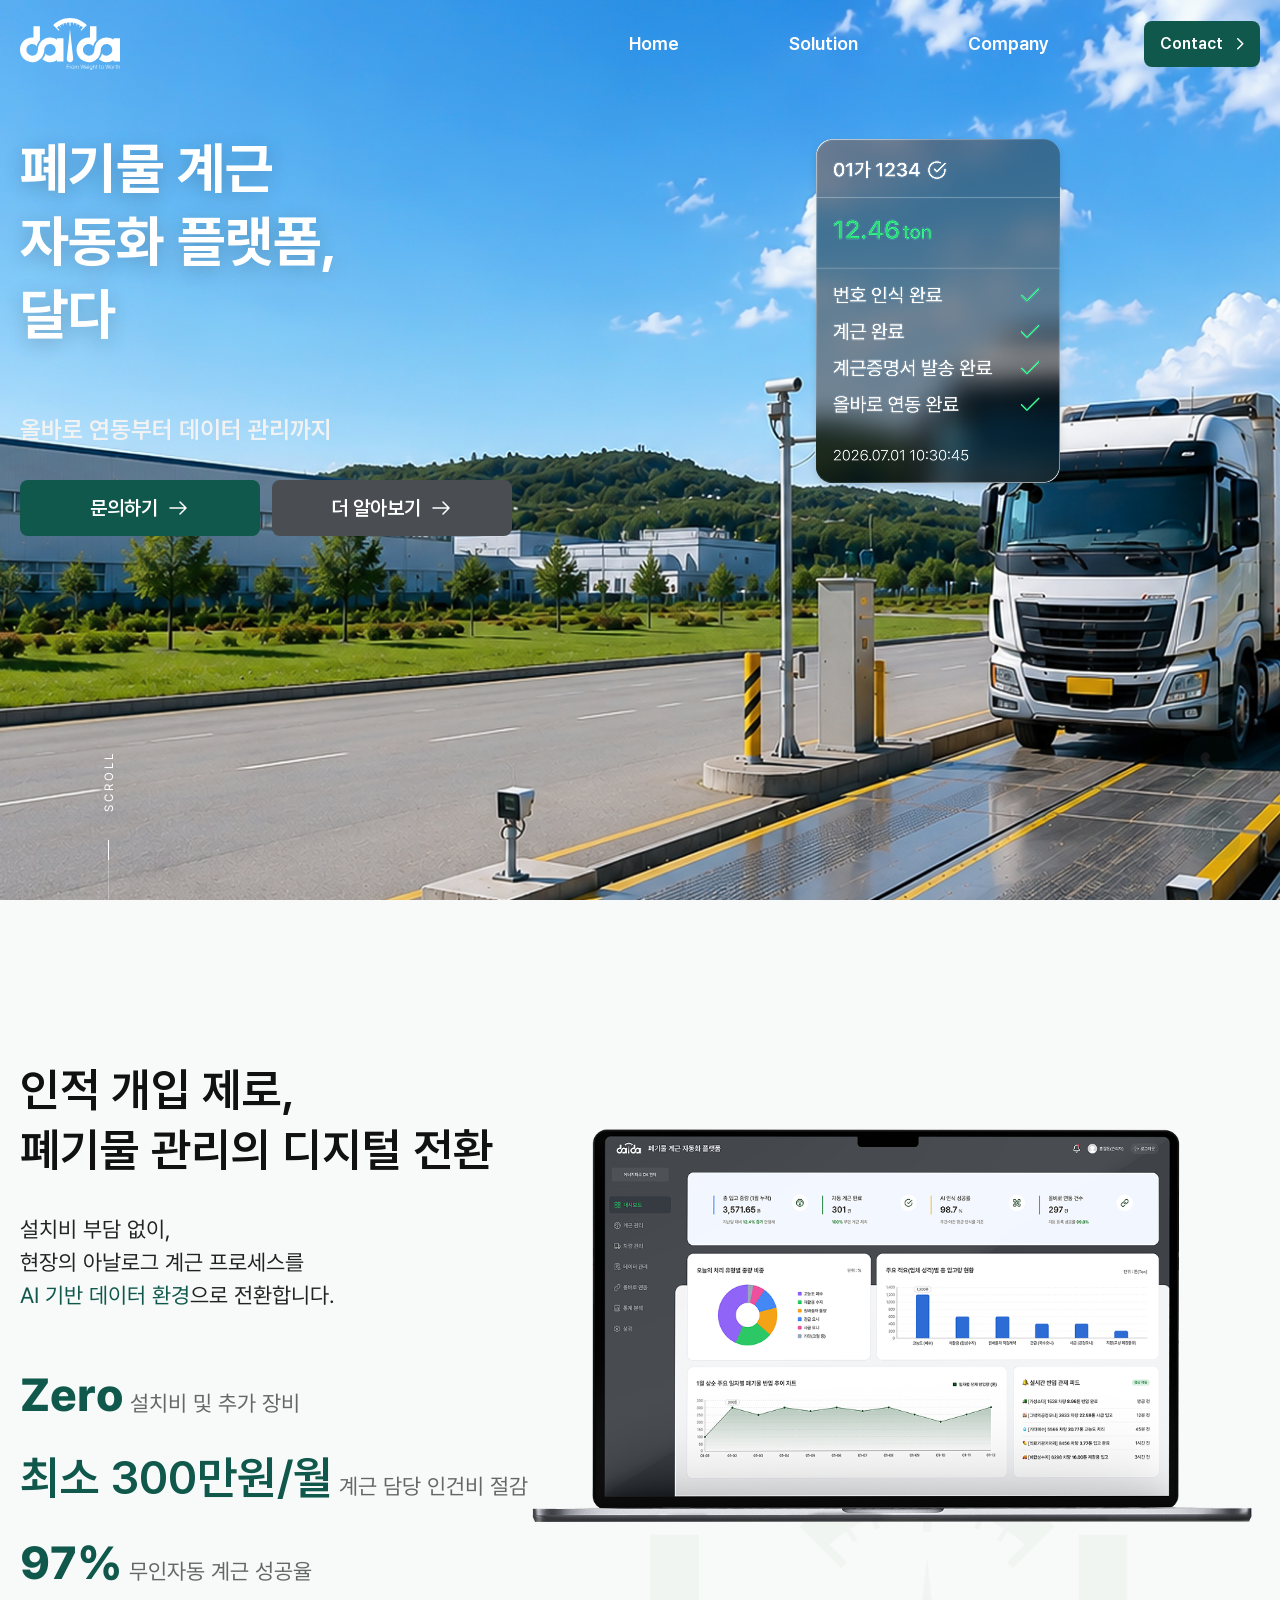
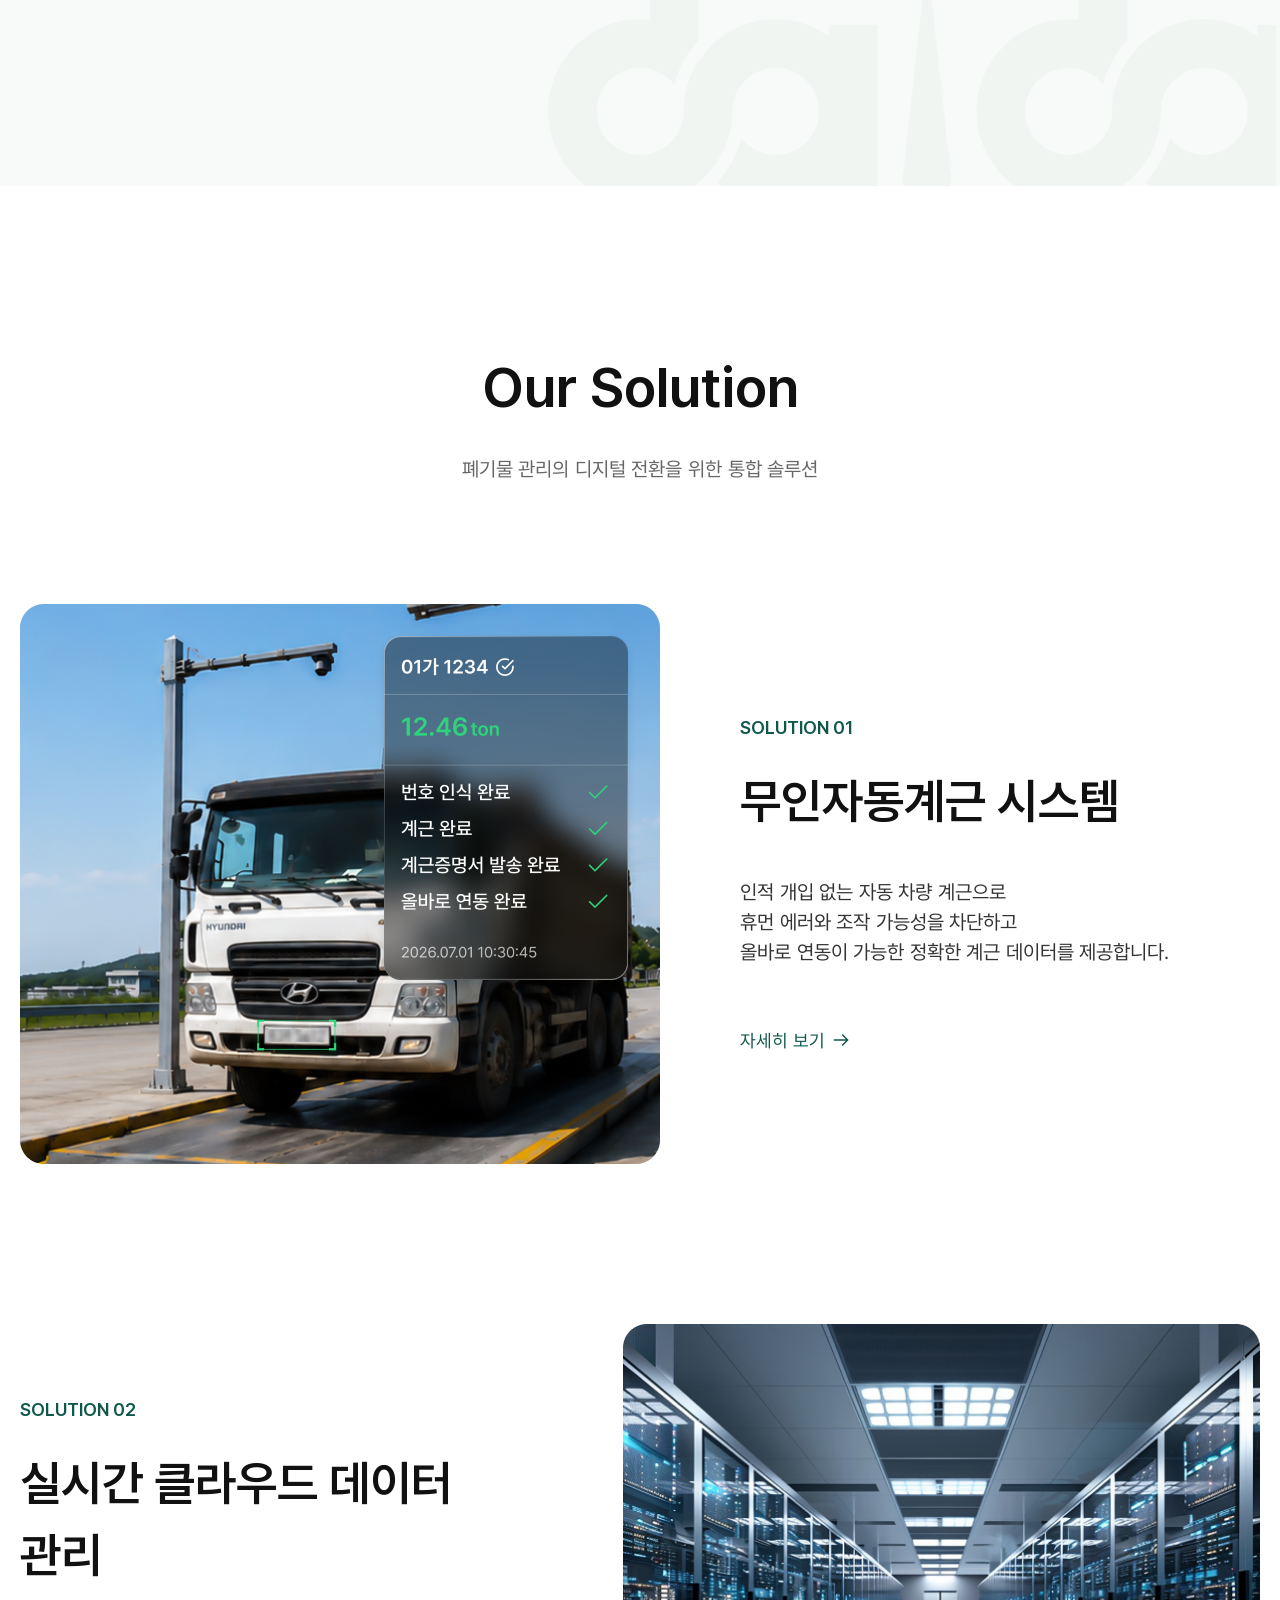
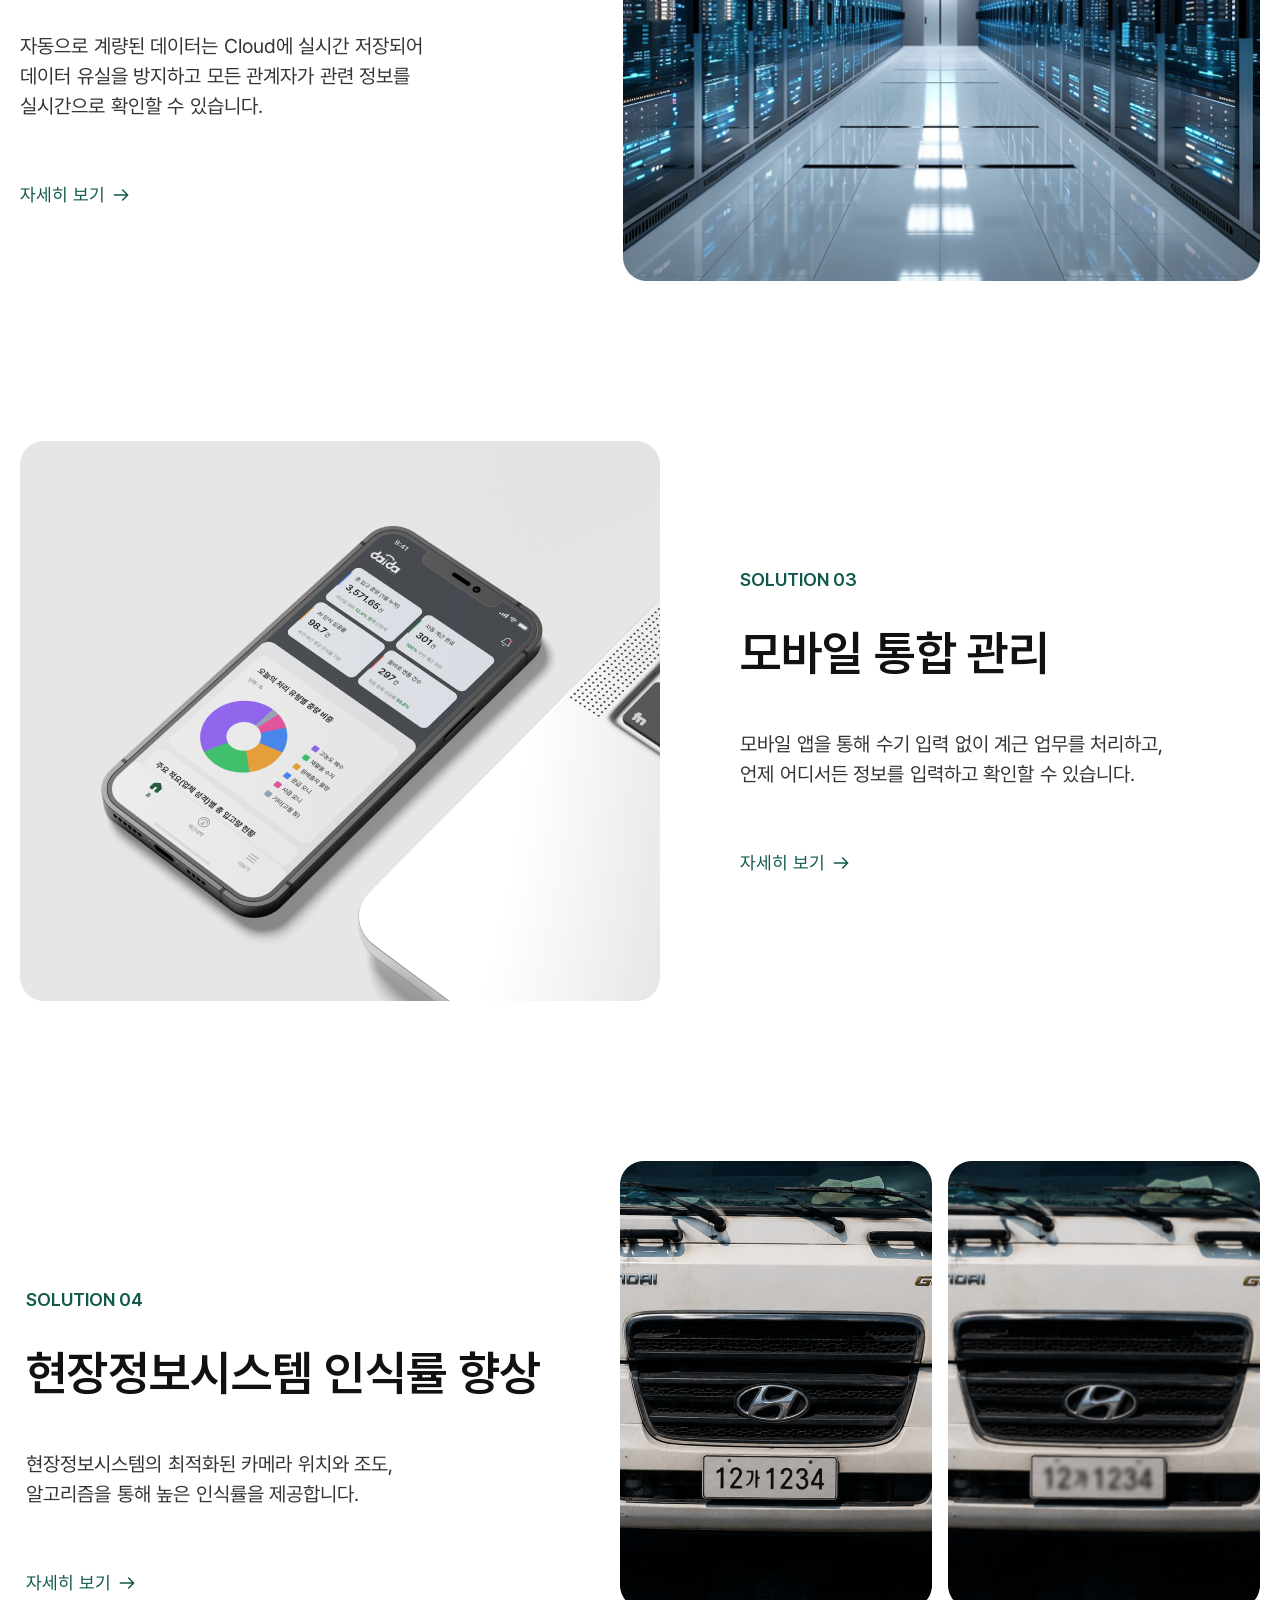
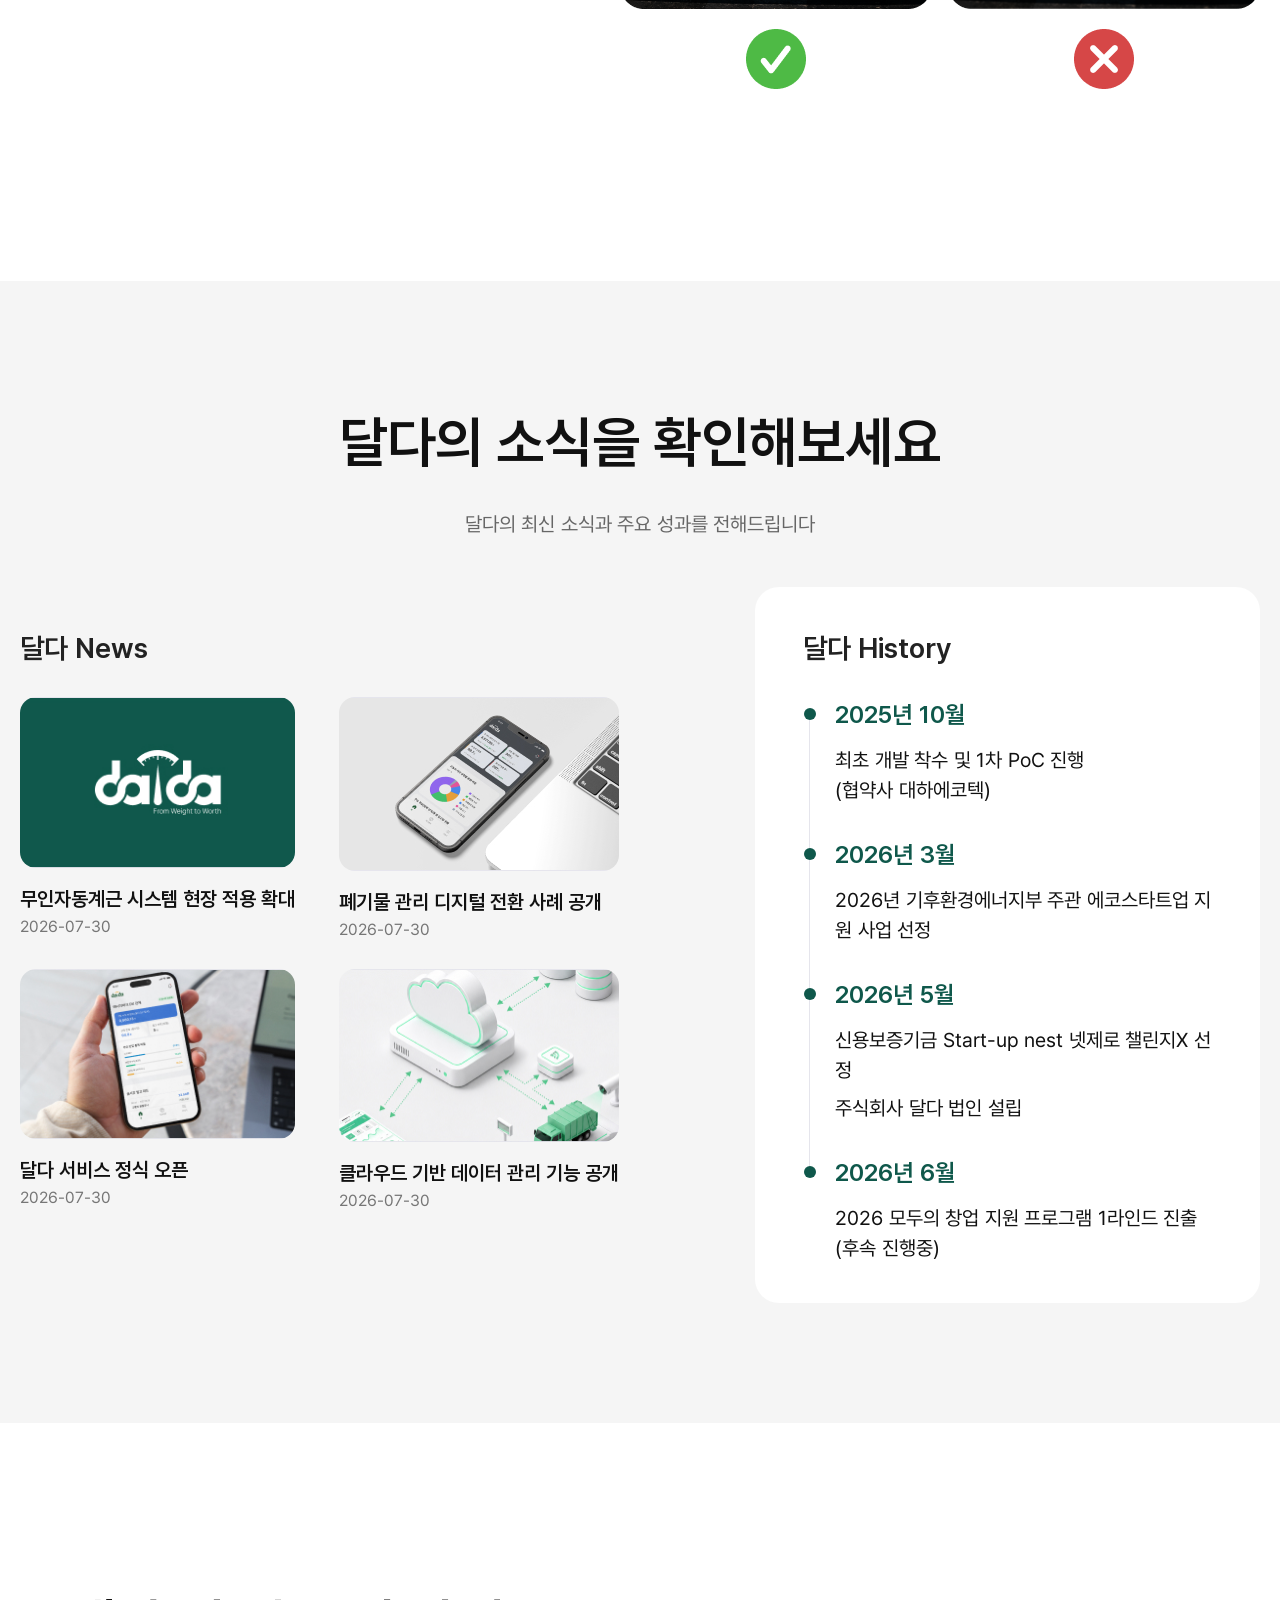
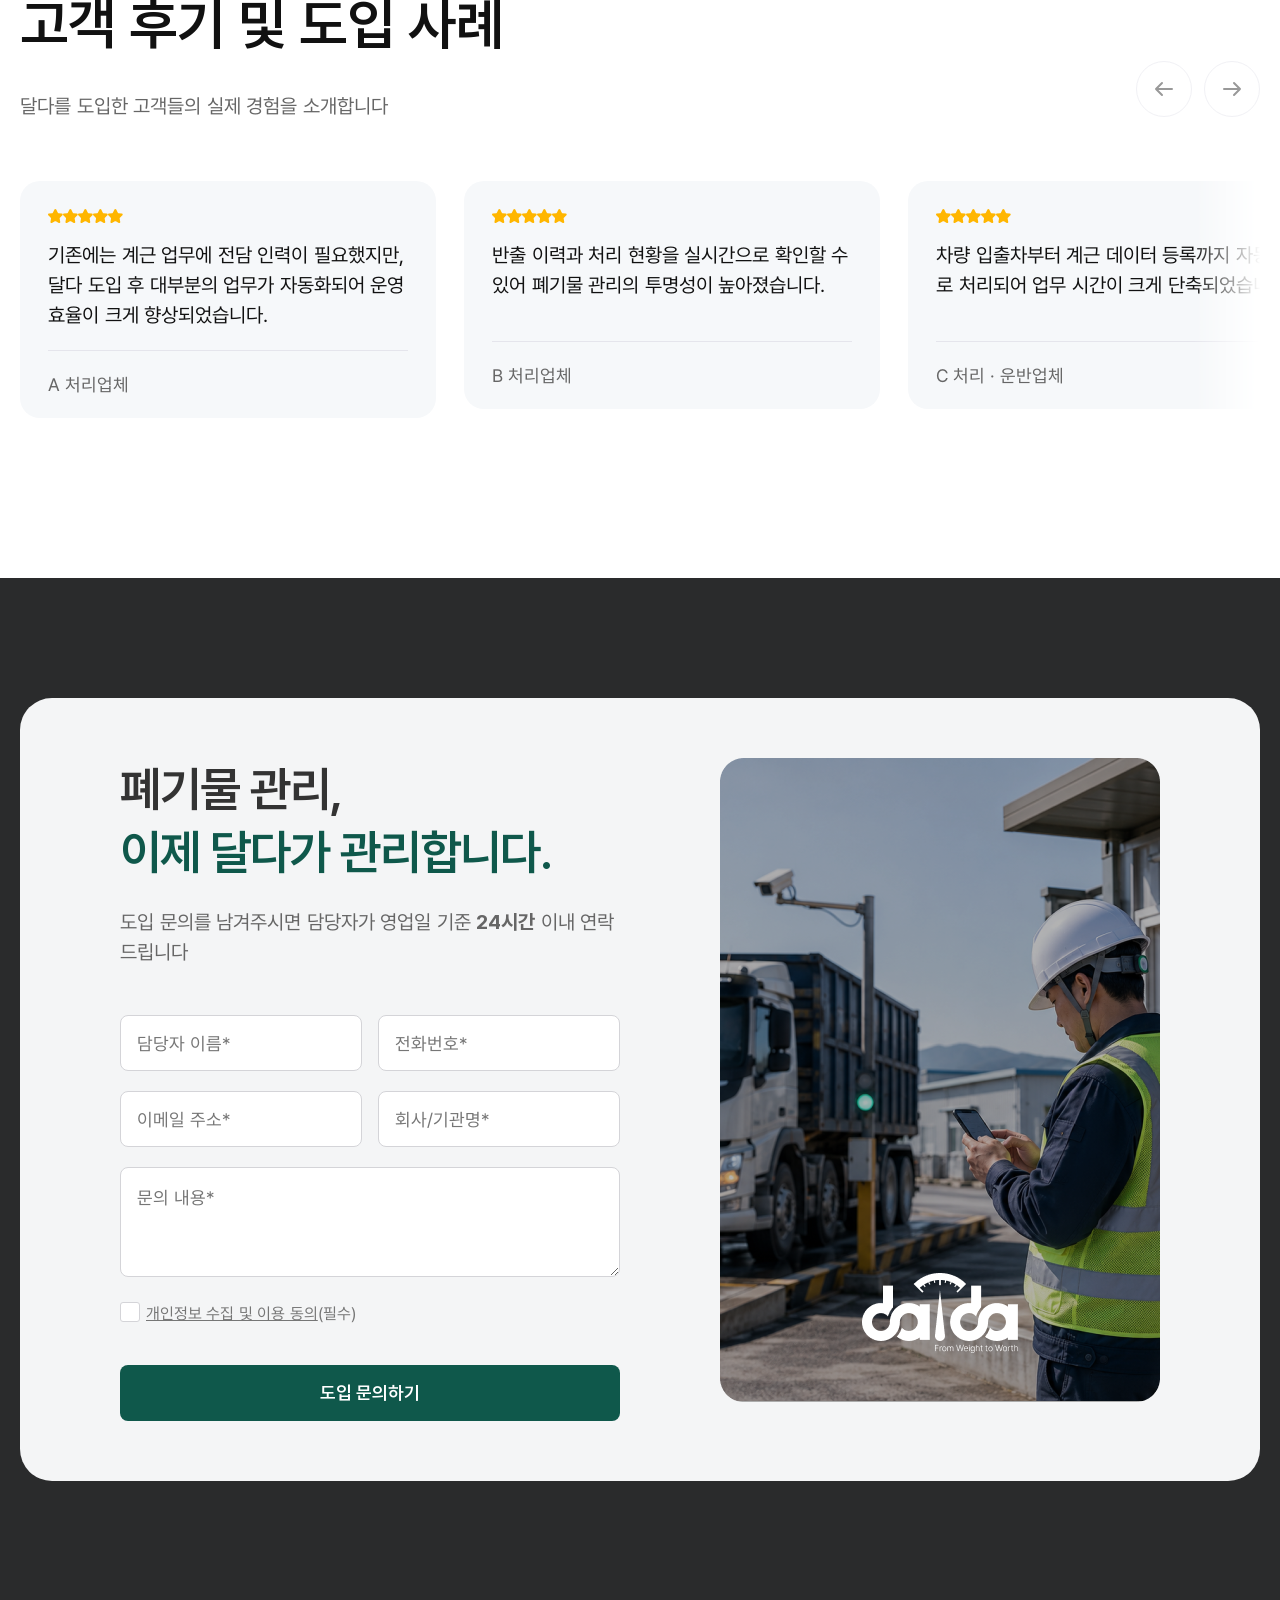
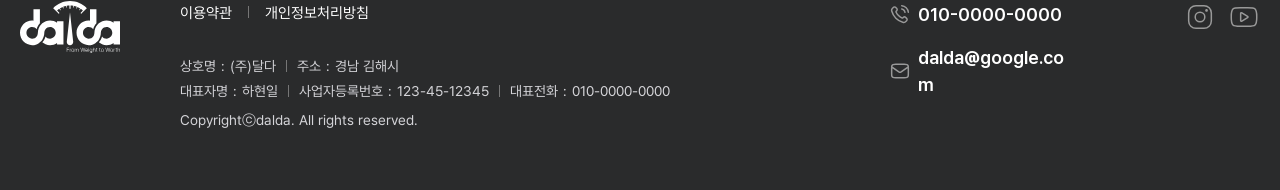
==== index.html @ 01760c76 "commit" ====
<!DOCTYPE html>
<html lang="ko">

<head>
    <meta charset="utf-8" />
    <meta name="Keywords" content="" />
    <meta name="Description" content="" />
    <meta name="Author" content="" />
    <meta name="viewport"
        content="width=device-width, height=device-height, initial-scale=1.0, minimum-scale=1.0, maximum-scale=2.0, user-scalable=yes">
    <title>달다</title>
    <link rel="stylesheet" href="css/fonts.css">
    <link rel="stylesheet" href="css/reset.css">
    <link rel="stylesheet" href="css/style.css">
    <link rel="stylesheet" href="css/main.css">
    <link rel="stylesheet" href="css/aos.css">
    <link rel="stylesheet" href="css/slick.css">
    <script src="js/jquery-1.12.4.min.js"></script>
    <script src="js/slick.min.js"></script>
    <script src="js/aos.js"></script>
    <script src="js/main.js"></script>
    <script src="js/script.js"></script>

</head>

<body>

    <div id="wrap">
        <header id="headerWrap">
            <div class="container">
                <div class="headerBox">

                    <!-- //헤더 로고 영역 -->
                    <div class="headerLogoBox">
                        <h1>
                            <a href="#">
                                <img src="images/common/logo.svg" alt="dalda">
                            </a>
                        </h1>
                    </div>
                    <!-- //headerLogoBox -->

                    <!-- //헤더 메뉴 영역 -->
                    <nav class="headerNav">
                        <ul class="headerDepth01">
                            <li>
                                <h2>
                                    <a href="#" class="headerLink">
                                        Home
                                    </a>
                                </h2>
                            </li>
                            <li>
                                <h2>
                                    <a href="#" class="headerLink">
                                        Solution
                                    </a>
                                </h2>
                            </li>
                            <li>
                                <h2>
                                    <a href="#" class="headerLink">
                                        Company
                                    </a>
                                </h2>
                            </li>
                            <li class="headerContactList">
                                <h2>
                                    <a href="#" class="headerLink">
                                        Contact
                                    </a>
                                </h2>
                            </li>
                        </ul>
                    </nav>
                    <!-- nav -->

                    <!-- //헤더 모바일메뉴 영역 -->
                    <div class="headerMobileMenuBox">
                        <button type="button" class="headerMobileBtn" aria-label="모바일 메뉴 열기" aria-expanded="false"
                            aria-controls="headerMobileMenu">
                            <span></span>
                            <span></span>
                            <span></span>
                        </button>

                        <div id="headerMobileMenu" class="headerMobileMenu fadeUp">
                            <nav class="headerMobileMenuNav">
                                <ul class="headerMobileDepth01">
                                    <li>
                                        <a href="#" class="headerMobileLink">
                                            Home
                                        </a>
                                    </li>
                                    <li>
                                        <a href="#" class="headerMobileLink">
                                            Solution
                                        </a>
                                    </li>
                                    <li>
                                        <a href="#" class="headerMobileLink">
                                            Company
                                        </a>
                                    </li>
                                    <li class="headerMobileContactList">
                                        <a href="#" class="headerMobileLink">
                                            Contact
                                        </a>
                                    </li>
                                </ul>
                            </nav>
                        </div>
                        <!-- //headerMobileMenu -->

                    </div>
                    <!-- //headerMobileMenuBox -->

                </div>
                <!-- //headerBox -->

            </div>
            <!-- //container -->

        </header>
        <!-- //headerWrap -->

        <main id="main">

            <!-- 비주얼영역 -->
            <section id="visualWrap">

                <div class="visualImgBox">
                    <img src="images/main/main_img01.jpg" alt="">
                </div>
                <!-- //visualImgBox -->

                <div class="visualInfoWrap">
                    <div class="container">

                        <div class="visualLayoutBox">
                            <div class="visualTextBox">
                                <h2 class="visualTitle">
                                    <span><em>폐기물 계근</em></span>
                                    <span><em>자동화 플랫폼,</em></span>
                                    <span><em>달다</em></span>
                                </h2>

                                <p class="visualText fadeUp">
                                    올바로 연동부터 데이터 관리까지
                                </p>

                                <div class="visualLinkBox fadeUp">
                                    <a href="#" class="visualLink visualLink01">
                                        문의하기
                                    </a>
                                    <a href="#" class="visualLink visualLink02">
                                        더 알아보기
                                    </a>
                                </div>
                            </div>
                            <!-- //visualTextBox -->

                            <div class="visualInfoBox fadeUp">
                                <img src="images/main/main_info_img01.png " alt="">
                            </div>
                            <!-- //visualInfoBox -->

                        </div>

                    </div>

                </div>
                <!-- //visualInfoWrap -->

                <div class="visualScrollBox">
                    <span class="visualScrollText">SCROLL</span>
                    <span class="visualScrollLine" aria-hidden="true"></span>
                </div>

            </section>
            <!-- //비주얼영역  -->

            <!-- 안내 영역 -->
            <section id="infoWrap">

                <div class="infoBox">

                    <div class="infoTextBox">
                        <h3 class="infoTitle" data-aos="fade-up">
                            인적 개입 제로, <br>
                            폐기물 관리의 디지털 전환
                        </h3>

                        <p class="infoText" data-aos="fade-up">
                            설치비 부담 없이, <br>
                            현장의 아날로그 계근 프로세스를 <br>
                            <span class="textPrimary">AI 기반 데이터 환경</span>으로 전환합니다.
                        </p>

                        <ul class="infoList">
                            <li data-aos="fade-up">
                                <strong class="textPrimary">Zero</strong> 설치비 및 추가 장비
                            </li>
                            <li data-aos="fade-up">
                                <strong class="textPrimary">최소 300만원/월</strong> 계근 담당 인건비 절감
                            </li>
                            <li data-aos="fade-up">
                                <strong class="textPrimary">97%</strong> 무인자동 계근 성공율
                            </li>
                        </ul>

                    </div>
                    <!-- //infoTextBox -->

                    <div class="infoImgBox" data-aos="fade-up">
                        <img src="images/main/info_img01.png" alt="">
                    </div>
                    <!-- //infoImgBox -->

                </div>

            </section>
            <!-- //안내 영역 -->

            <!-- 솔루션 영역 -->
            <section id="solutionWrap">
                <div class="container">
                    <div class="solutionBox">

                        <div class="titleBox" data-aos="fade-up">
                            <h3 class="title">
                                Our Solution
                            </h3>
                            <p class="text">
                                폐기물 관리의 디지털 전환을 위한 통합 솔루션
                            </p>
                        </div>
                        <!-- //titleBox -->

                        <ul class="solutionList">
                            <li>
                                <div class="solutionImgBox" data-aos="fade-up">
                                    <img src="images/main/solution_img01.png" alt="">
                                </div>
                                <!-- //solutionImgBox -->

                                <div class="solutionTextBox" data-aos="fade-up">
                                    <span class="solutionText01">
                                        SOLUTION 01
                                    </span>
                                    <h4 class="solutionTitle">
                                        무인자동계근 시스템
                                    </h4>
                                    <p class="solutionInfoText">
                                        인적 개입 없는 자동 차량 계근으로 <br>
                                        휴먼 에러와 조작 가능성을 차단하고 <br>
                                        올바로 연동이 가능한 정확한 계근 데이터를 제공합니다.
                                    </p>
                                    <a href="#" class="solutionView">
                                        자세히 보기
                                    </a>
                                </div>
                                <!-- //solutionTextBox -->

                            </li>
                            <li>
                                <div class="solutionImgBox" data-aos="fade-up">
                                    <img src="images/main/solution_img02.png" alt="">
                                </div>
                                <!-- //solutionImgBox -->

                                <div class="solutionTextBox" data-aos="fade-up">
                                    <span class="solutionText01">
                                        SOLUTION 02
                                    </span>
                                    <h4 class="solutionTitle">
                                        실시간 클라우드 데이터 관리
                                    </h4>
                                    <p class="solutionInfoText">
                                        자동으로 계량된 데이터는 Cloud에 실시간 저장되어 <br>
                                        데이터 유실을 방지하고 모든 관계자가 관련 정보를 <br>
                                        실시간으로 확인할 수 있습니다.
                                    </p>
                                    <a href="#" class="solutionView">
                                        자세히 보기
                                    </a>
                                </div>
                                <!-- //solutionTextBox -->

                            </li>
                            <li>
                                <div class="solutionImgBox" data-aos="fade-up">
                                    <img src="images/main/solution_img03.png" alt="">
                                </div>
                                <!-- //solutionImgBox -->

                                <div class="solutionTextBox" data-aos="fade-up">
                                    <span class="solutionText01">
                                        SOLUTION 03
                                    </span>
                                    <h4 class="solutionTitle">
                                        모바일 통합 관리
                                    </h4>
                                    <p class="solutionInfoText">
                                        모바일 앱을 통해 수기 입력 없이 계근 업무를 처리하고, <br>
                                        언제 어디서든 정보를 입력하고 확인할 수 있습니다.
                                    </p>
                                    <a href="#" class="solutionView">
                                        자세히 보기
                                    </a>
                                </div>
                                <!-- //solutionTextBox -->

                            </li>
                            <li>
                                <div class="solutionImgBox" data-aos="fade-up">
                                    <img src="images/main/solution_img04.png" alt="">
                                </div>
                                <!-- //solutionImgBox -->

                                <div class="solutionTextBox" data-aos="fade-up">
                                    <span class="solutionText01">
                                        SOLUTION 04
                                    </span>
                                    <h4 class="solutionTitle">
                                        현장정보시스템 인식률 향상
                                    </h4>
                                    <p class="solutionInfoText">
                                        현장정보시스템의 최적화된 카메라 위치와 조도, <br>
                                        알고리즘을 통해 높은 인식률을 제공합니다.
                                    </p>
                                    <a href="#" class="solutionView">
                                        자세히 보기
                                    </a>
                                </div>
                                <!-- //solutionTextBox -->

                            </li>
                        </ul>
                        <!-- //solutionList -->

                    </div>
                </div>
            </section>
            <!-- //솔루션 영역 -->

            <!-- 소식영역 -->
            <section id="noticeWrap">
                <div class="container">
                    <div class="noticeBox">

                        <div class="titleBox" data-aos="fade-up">
                            <h3 class="title">
                                달다의 소식을 확인해보세요
                            </h3>
                            <p class="text">
                                달다의 최신 소식과 주요 성과를 전해드립니다
                            </p>
                        </div>
                        <!-- //titleBox -->

                        <div class="noticeLayoutBox">
                            <div class="noticeNewsBox">

                                <h4 class="noticeTitle" data-aos="fade-up">
                                    달다 News
                                </h4>

                                <div class="noticeNewsListBox slickWrap">
                                    <div class="slick newsListLayoutBox">
                                        <div class="noticeNewsList slide" data-aos="fade-up">
                                            <a href="#">
                                                <div class="noticeNewsImgBox">
                                                    <img src="images/main/news_img01.jpg" alt="">
                                                </div>
                                                <div class="noticeNewsTextBox">
                                                    <h5 class="noticeNewsTitle">
                                                        무인자동계근 시스템 현장 적용 확대
                                                    </h5>
                                                    <span class="noticeNewsDate">2026-07-30</span>
                                                </div>
                                            </a>
                                        </div>
                                        <div class="noticeNewsList slide" data-aos="fade-up">
                                            <a href="#">
                                                <div class="noticeNewsImgBox">
                                                    <img src="images/main/news_img02.jpg" alt="">
                                                </div>
                                                <div class="noticeNewsTextBox">
                                                    <h5 class="noticeNewsTitle">
                                                        폐기물 관리 디지털 전환 사례 공개
                                                    </h5>
                                                    <span class="noticeNewsDate">2026-07-30</span>
                                                </div>
                                            </a>
                                        </div>
                                        <div class="noticeNewsList slide" data-aos="fade-up">
                                            <a href="#">
                                                <div class="noticeNewsImgBox">
                                                    <img src="images/main/news_img03.jpg" alt="">
                                                </div>
                                                <div class="noticeNewsTextBox">
                                                    <h5 class="noticeNewsTitle">
                                                        달다 서비스 정식 오픈
                                                    </h5>
                                                    <span class="noticeNewsDate">2026-07-30</span>
                                                </div>
                                            </a>
                                        </div>
                                        <div class="noticeNewsList slide" data-aos="fade-up">
                                            <a href="#">
                                                <div class="noticeNewsImgBox">
                                                    <img src="images/main/news_img04.jpg" alt="">
                                                </div>
                                                <div class="noticeNewsTextBox">
                                                    <h5 class="noticeNewsTitle">
                                                        클라우드 기반 데이터 관리 기능 공개
                                                    </h5>
                                                    <span class="noticeNewsDate">2026-07-30</span>
                                                </div>
                                            </a>
                                        </div>
                                    </div>
                                </div>

                                <a href="#" class="noticeView" data-aos="fade-up">
                                    더보기
                                </a>

                            </div>
                            <!-- //noticeNewsBox -->

                            <div class="noticeHistoryBox">

                                <h4 class="noticeTitle" data-aos="fade-up">
                                    달다 History
                                </h4>

                                <ul class="noticeHistoryList01">
                                    <li data-aos="fade-up">
                                        <span class="noticeHistoryDate">
                                            2025년 10월
                                        </span>
                                        <ul class="noticeHistoryList02">
                                            <li>
                                                최초 개발 착수 및 1차 PoC 진행 <br>
                                                (협약사 대하에코텍)
                                            </li>
                                        </ul>
                                    </li>
                                    <li data-aos="fade-up">
                                        <span class="noticeHistoryDate">
                                            2026년 3월
                                        </span>
                                        <ul class="noticeHistoryList02">
                                            <li>
                                                2026년 기후환경에너지부 주관 에코스타트업 지원 사업 선정
                                            </li>
                                        </ul>
                                    </li>
                                    <li data-aos="fade-up">
                                        <span class="noticeHistoryDate">
                                            2026년 5월
                                        </span>
                                        <ul class="noticeHistoryList02">
                                            <li>
                                                신용보증기금 Start-up nest 넷제로 챌린지X 선정
                                            </li>
                                            <li>
                                                주식회사 달다 법인 설립
                                            </li>
                                        </ul>
                                    </li>
                                    <li data-aos="fade-up">
                                        <span class="noticeHistoryDate">
                                            2026년 6월
                                        </span>
                                        <ul class="noticeHistoryList02">
                                            <li>
                                                2026 모두의 창업 지원 프로그램 1라인드 진출 <br>
                                                (후속 진행중)
                                            </li>
                                        </ul>
                                    </li>
                                </ul>

                            </div>
                            <!-- //noticeHistoryBox -->

                        </div>
                        <!-- //noticeLayoutBox -->

                    </div>
                </div>
            </section>
            <!-- //소식영역 -->

            <!-- 후기영역 -->
            <section id="reviewWrap">
                <div class="container">
                    <div class="reviewBox">

                        <div class="titleBox" data-aos="fade-up">
                            <h3 class="title">
                                고객 후기 및 도입 사례
                            </h3>
                            <p class="text">
                                달다를 도입한 고객들의 실제 경험을 소개합니다
                            </p>
                        </div>
                        <!-- //titleBox -->

                        <div class="reviewListBox" data-aos="fade-up">

                            <div class="slickWrap">
                                <div class="slick">
                                    <div class="slide">
                                        <div class="reviewList">
                                            <div class="reviewRating" aria-label="평점 5점 만점에 5점">
                                                <img src="images/main/star_icon.svg" alt="" aria-hidden="true">
                                                <img src="images/main/star_icon.svg" alt="" aria-hidden="true">
                                                <img src="images/main/star_icon.svg" alt="" aria-hidden="true">
                                                <img src="images/main/star_icon.svg" alt="" aria-hidden="true">
                                                <img src="images/main/star_icon.svg" alt="" aria-hidden="true">
                                            </div>

                                            <p class="reviewText">
                                                기존에는 계근 업무에 전담 인력이 필요했지만, 달다 도입 후 대부분의 업무가 자동화되어 운영 효율이 크게 향상되었습니다.
                                            </p>
                                            <span class="reviewCompany">A 처리업체</span>
                                        </div>
                                    </div>

                                    <div class="slide">
                                        <div class="reviewList">
                                            <div class="reviewRating" aria-label="평점 5점 만점에 5점">
                                                <img src="images/main/star_icon.svg" alt="" aria-hidden="true">
                                                <img src="images/main/star_icon.svg" alt="" aria-hidden="true">
                                                <img src="images/main/star_icon.svg" alt="" aria-hidden="true">
                                                <img src="images/main/star_icon.svg" alt="" aria-hidden="true">
                                                <img src="images/main/star_icon.svg" alt="" aria-hidden="true">
                                            </div>

                                            <p class="reviewText">
                                                반출 이력과 처리 현황을 실시간으로 확인할 수 있어 폐기물 관리의 투명성이 높아졌습니다.
                                            </p>
                                            <span class="reviewCompany">B 처리업체</span>
                                        </div>
                                    </div>

                                    <div class="slide">
                                        <div class="reviewList">
                                            <div class="reviewRating" aria-label="평점 5점 만점에 5점">
                                                <img src="images/main/star_icon.svg" alt="" aria-hidden="true">
                                                <img src="images/main/star_icon.svg" alt="" aria-hidden="true">
                                                <img src="images/main/star_icon.svg" alt="" aria-hidden="true">
                                                <img src="images/main/star_icon.svg" alt="" aria-hidden="true">
                                                <img src="images/main/star_icon.svg" alt="" aria-hidden="true">
                                            </div>

                                            <p class="reviewText">
                                                차량 입출차부터 계근 데이터 등록까지
                                                자동으로 처리되어 업무 시간이 크게
                                                단축되었습니다.
                                            </p>
                                            <span class="reviewCompany">C 처리 · 운반업체</span>
                                        </div>
                                    </div>

                                    <div class="slide">
                                        <div class="reviewList">
                                            <div class="reviewRating" aria-label="평점 5점 만점에 5점">
                                                <img src="images/main/star_icon.svg" alt="" aria-hidden="true">
                                                <img src="images/main/star_icon.svg" alt="" aria-hidden="true">
                                                <img src="images/main/star_icon.svg" alt="" aria-hidden="true">
                                                <img src="images/main/star_icon.svg" alt="" aria-hidden="true">
                                                <img src="images/main/star_icon.svg" alt="" aria-hidden="true">
                                            </div>

                                            <p class="reviewText">
                                                기존에는 계근 업무에 전담 인력이 필요했지만, 달다 도입 후 대부분의 업무가 자동화되어 운영 효율이 크게 향상되었습니다.
                                            </p>
                                            <span class="reviewCompany">A 처리업체</span>
                                        </div>
                                    </div>

                                    <div class="slide">
                                        <div class="reviewList">
                                            <div class="reviewRating" aria-label="평점 5점 만점에 5점">
                                                <img src="images/main/star_icon.svg" alt="" aria-hidden="true">
                                                <img src="images/main/star_icon.svg" alt="" aria-hidden="true">
                                                <img src="images/main/star_icon.svg" alt="" aria-hidden="true">
                                                <img src="images/main/star_icon.svg" alt="" aria-hidden="true">
                                                <img src="images/main/star_icon.svg" alt="" aria-hidden="true">
                                            </div>

                                            <p class="reviewText">
                                                반출 이력과 처리 현황을 실시간으로 확인할 수 있어 폐기물 관리의 투명성이 높아졌습니다.
                                            </p>
                                            <span class="reviewCompany">B 처리업체</span>
                                        </div>
                                    </div>

                                    <div class="slide">
                                        <div class="reviewList">
                                            <div class="reviewRating" aria-label="평점 5점 만점에 5점">
                                                <img src="images/main/star_icon.svg" alt="" aria-hidden="true">
                                                <img src="images/main/star_icon.svg" alt="" aria-hidden="true">
                                                <img src="images/main/star_icon.svg" alt="" aria-hidden="true">
                                                <img src="images/main/star_icon.svg" alt="" aria-hidden="true">
                                                <img src="images/main/star_icon.svg" alt="" aria-hidden="true">
                                            </div>

                                            <p class="reviewText">
                                                차량 입출차부터 계근 데이터 등록까지
                                                자동으로 처리되어 업무 시간이 크게
                                                단축되었습니다.
                                            </p>
                                            <span class="reviewCompany">C 처리 · 운반업체</span>
                                        </div>
                                    </div>

                                </div>
                                <!-- //slick -->

                                <div class="control">
                                    <button type="button" class="prev" aria-label="이전버튼"></button>
                                    <button type="button" class="next" aria-label="다음버튼"></button>
                                </div>
                                <!-- //control -->

                            </div>

                        </div>
                        <!-- //reviewListBox -->

                    </div>
                </div>
            </section>
            <!-- //후기영역 -->

            <!-- 폼 영역 -->
            <section id="formWrap">
                <div class="container">
                    <div class="formBox">
                        <div class="formLayoutBox">
                            <div class="formLeftBox">

                                <div class="formTextBox">
                                    <p class="formTitle">
                                        폐기물 관리, <br>
                                        <span class="textPrimary">
                                            이제 달다가 관리합니다.
                                        </span>
                                    </p>

                                    <p class="formTex">
                                        도입 문의를 남겨주시면 담당자가 영업일 기준 <strong>24시간</strong> 이내 연락드립니다
                                    </p>
                                </div>

                                <form class="form">
                                    <div class="box">
                                        <div class="inputBox">
                                            <label for="name" class="blind">담당자 이름 필수 입력</label>
                                            <input id="name" type="text" placeholder="담당자 이름*" required>
                                        </div>
                                        <div class="inputBox">
                                            <label for="phone" class="blind">전화번호 필수 입력</label>
                                            <input id="phone" type="text" placeholder="전화번호*" required>
                                        </div>
                                    </div>

                                    <div class="box">
                                        <div class="inputBox">
                                            <label for="email" class="blind">이메일 주소 필수 입력</label>
                                            <input id="email" type="text" placeholder="이메일 주소*" required>
                                        </div>
                                        <div class="inputBox">
                                            <label for="company" class="blind">회사/기관명 필수 입력</label>
                                            <input id="company" type="text" placeholder="회사/기관명*" required>
                                        </div>
                                    </div>

                                    <div class="textareaBox">
                                        <label for="content" class="blind">문의 내용 필수 입력</label>
                                        <textarea id="content" placeholder="문의 내용*

" required></textarea>
                                    </div>

                                    <div class="inputCustomChkBox">
                                        <input id="customChk" type="checkbox" class="blind" required>
                                        <label for="customChk"><span>개인정보 수집 및 이용 동의</span>(필수)</label>
                                    </div>
                                </form>

                                <button type="button" class="formBtn">
                                    도입 문의하기
                                </button>

                            </div>
                            <!-- //formLeftBox -->

                            <div class="formRightBox">
                                <img src="images/main/form_img.png" alt="dalda" class="pc">
                                <img src="images/main/form_img_m.png" alt="dalda" class="m">
                            </div>
                            <!-- //formImgBox -->

                        </div>
                        <!-- //formLayoutBox -->

                    </div>
                </div>
            </section>
            <!-- //폼 영역 -->

        </main>
        <!-- //main -->

        <!-- 푸터 영역 -->
        <footer id="footerWrap">
            <div class="container">
                <div class="footerBox">

                    <div class="footerLogoBox">
                        <h1>
                            <img src="images/common/logo.svg" alt="dalda">
                        </h1>
                    </div>
                    <!-- //footerLogoBox -->

                    <div class="footerInfoTextBox">
                        <div class="footerLinkBox">
                            <a href="#" class="footerLink">
                                이용약관
                            </a>
                            <a href="#" class="footerLink">
                                개인정보처리방침
                            </a>
                        </div>
                        <!-- //footerLinkBox -->

                        <div class="footerInfoBox">
                            <div class="footerInfoRow">
                                <dl class="footerInfo">
                                    <dt class="footerTitle">상호명</dt>
                                    <dd class="footerText">
                                        (주)달다
                                    </dd>
                                </dl>
                                <dl class="footerInfo">
                                    <dt class="footerTitle">주소</dt>
                                    <dd class="footerText">
                                        경남 김해시
                                    </dd>
                                </dl>
                            </div>
                            <div class="footerInfoRow">
                                <dl class="footerInfo">
                                    <dt class="footerTitle">대표자명</dt>
                                    <dd class="footerText">
                                        하현일
                                    </dd>
                                </dl>
                                <dl class="footerInfo">
                                    <dt class="footerTitle">사업자등록번호</dt>
                                    <dd class="footerText">
                                        123-45-12345
                                    </dd>
                                </dl>
                                <dl class="footerInfo">
                                    <dt class="footerTitle">대표전화</dt>
                                    <dd class="footerText">
                                        010-0000-0000
                                    </dd>
                                </dl>
                            </div>
                        </div>

                        <span class="copyright">
                            Copyrightⓒdalda. All rights reserved.
                        </span>
                    </div>
                    <!-- //footerInfoTextBox -->

                    <div class="footerInquiryBox">
                        <a class="footerInquiryPhone footerInquiryText" href="tel:01000000000">010-0000-0000</a>
                        <a class="footerInquiryEmail footerInquiryText"
                            href="mailto:dalda@google.com">dalda@google.com</a>
                    </div>
                    <!-- //footerInquiryBox -->

                    <div class="footerSnsBox">
                        <a href="#" class="footerSns" aria-label="인스타그램">
                            <img src="images/common/insta_icon.svg" alt="">
                        </a>
                        <a href="#" class="footerSns" aria-label="유튜브">
                            <img src="images/common/youtube_icon.svg" alt="">
                        </a>
                    </div>
                    <!-- //footerSnsBox -->

                </div>
            </div>
        </footer>
        <!-- //푸터 영역 -->

    </div>
    <!-- //wrap -->

    <!-- 퀵버튼 -->
    <aside id="aside">
        <a href="mailto:dalda@google.com" class="asideBtn asideEmailBtn" aria-label="이메일 문의"></a>
        <a href="tel:01000000000" class="asideBtn asidePhoneBtn" aria-label="전화 문의"></a>
        <button type="button" class="asideBtn asideTopBtn" aria-label="상단으로 이동"></button>
    </aside>
    <!-- //퀵버튼 -->

</body>

</html>
---- css/fonts.css ----
@charset "utf-8";

@font-face {
    font-family: 'Pretendard';
    font-style: normal;
    font-weight: 800;
    src: url(fonts/Pretendard-ExtraBold.woff2) format('font-woff2'),
        url(fonts/Pretendard-ExtraBold.woff) format('woff'),
        url(fonts/Pretendard-ExtraBold.otf) format('opentype'),
}

@font-face {
    font-family: 'Pretendard';
    font-style: normal;
    font-weight: 700;
    src: url(fonts/Pretendard-Bold.woff2) format('font-woff2'),
        url(fonts/Pretendard-Bold.woff) format('woff'),
        url(fonts/Pretendard-Bold.otf) format('opentype'),
}

@font-face {
    font-family: 'Pretendard';
    font-style: normal;
    font-weight: 600;
    src: url(fonts/Pretendard-SemiBold.woff2) format('font-woff2'),
        url(fonts/Pretendard-SemiBold.woff) format('woff'),
        url(fonts/Pretendard-SemiBold.otf) format('opentype');
}

@font-face {
    font-family: 'Pretendard';
    font-style: normal;
    font-weight: 400;
    src: url(fonts/Pretendard-Regular.woff2) format('font-woff2'),
        url(fonts/Pretendard-Regular.woff) format('woff'),
        url(fonts/Pretendard-Regular.otf) format('opentype');
}

@font-face {
    font-family: 'Pretendard';
    font-style: normal;
    font-weight: 300;
    src: url(fonts/Pretendard-Light.woff2) format('font-woff2'),
        url(fonts/Pretendard-Light.woff) format('woff'),
        url(fonts/Pretendard-Light.otf) format('opentype');
}

@font-face {
    font-family: 'Retrosans';
    font-style: normal;
    font-weight: 400;
    src: url(fonts/Retrosans.woff2) format('font-woff2'),
        url(fonts/Retrosans.woff) format('woff'),
        url(fonts/Retrosans.otf) format('opentype');
}
---- css/style.css ----
@charset "UTF-8";

/* 공통 */
body.noScroll{overflow: hidden;}
#wrap{overflow-x: hidden;}

/* 공통 - 가운데영역 */
.container{max-width: 1440px; margin: 0 auto; padding: 0 20px;}

/* 공통 - 제목 */
.title{margin-bottom: 24px; font-size: 56px; font-weight: 600; color: #111;}
.text{font-size: 20px; color: #666;}

@media (max-width: 1199px){

  .title{font-size: 48px;}
  .text{font-size: 18px;}

}

@media (max-width: 768px){

  .title{margin-bottom: 18px; font-size: 40px;}
  .text{font-size: 16px;}

}

@media (max-width: 480px){

  .title{margin-bottom: 12px; font-size: 28px;}
  .text{font-size: 14px;}

}

/* 공통 - 정렬 */
.textCenter{text-align: center;}

/* 공통 - 색상 */
.textPrimary{color: #0F584B;}

/* 공통 - 페이드업 애니메이션 */
.fadeUp {
    opacity: 0;
    visibility: hidden;
    transform: translateY(20px);
    transition: all .3s;
}

.active .fadeUp{
    opacity: 1;
    visibility: visible;
    transform: translateY(0);
}

/* 헤더 */
#headerWrap{position: fixed; top:0; left:0; right:0; z-index: 999; transition: all .3s;}
#headerWrap.scroll{background-color: rgba(0,0,0,.25); box-shadow: 0 10px 10px rgba(0,0,0,.1);}
#headerWrap .headerLogoBox a,
#headerWrap .headerLogoBox img{display: block;}
#headerWrap .headerBox{display: flex; align-items: center; justify-content: space-between;}
#headerWrap .headerDepth01{display: flex; align-items: center; gap: 0 0;}
#headerWrap .headerDepth01 li h2 .headerLink{display: block; padding: 30px 55px; font-size: 18px; font-weight: 600; color: #fff; transition: all .3s;}  
#headerWrap .headerDepth01 li:not(.headerContactList) h2 .headerLink:hover{color: #0F584B;}
#headerWrap .headerDepth01 .headerContactList{margin-left: 40px;}
#headerWrap .headerDepth01 .headerContactList h2 .headerLink{display: flex; align-items: center; justify-content: center; gap: 0 14px; width: 116px; height: 46px; padding: 0; border-radius: 8px; background-color: #0F584B; font-size: 16px;}
#headerWrap .headerDepth01 .headerContactList h2 .headerLink::after{content: ''; width: 7px; height: 12px; background: url(../images/common/arrow_icon01.svg)no-repeat center;}
#headerWrap .headerDepth01 .headerContactList h2 .headerLink:hover{width: 125px;}
#headerWrap .headerMobileMenuBox{display: none;}

@media (max-width: 1199px){

  #headerWrap .headerBox{height: 80px;}
  #headerWrap .headerLogoBox img{width: 80px;}
  #headerWrap .headerNav{display: none;}
  
  /* 모바일메뉴 */
  #headerWrap .headerMobileMenuBox{display: block; position: relative;}
  #headerWrap .headerMobileMenu{width: 179px; padding: 6px 0; position: absolute; top:54px; right:0; border-radius: 12px; background-color: #F5F5F5; box-shadow: 0 4px 20px rgba(0,0,0,.1);}
  #headerWrap .headerMobileDepth01 li .headerMobileLink{display: flex; align-items: center; gap: 0 8px; padding: 13px 0 13px 16px; color: #111; font-weight: 600; font-size: 14px;}
  #headerWrap .headerMobileDepth01 li .headerMobileLink::before{content: ''; width: 4px; height: 4px; border-radius: 50%; background-color: #165B4E;} 
  #headerWrap .headerMobileDepth01 .headerMobileContactList{padding: 10px 16px;}
  #headerWrap .headerMobileDepth01 .headerMobileContactList .headerMobileLink{padding: 8px 0 8px 16px; display: flex; align-items: center; justify-content: center; gap: 0 14px; background-color: #165B4E; border-radius: 6px; color: #fff;}
  #headerWrap .headerMobileDepth01 .headerMobileContactList .headerMobileLink::before{display: none;}
  #headerWrap .headerMobileDepth01 .headerMobileContactList .headerMobileLink::after{content: ''; width: 7px; height: 12px; background: url(../images/common/arrow_icon01.svg)no-repeat center;}
  #headerWrap .headerMobileBtn{position: relative; display: flex; justify-content: center;
      align-items: center; width: 28px; height: 28px;}
  #headerWrap .headerMobileBtn span{position: absolute; width: 21px;
    height: 2px; border-radius: 30px; background: #fff; transition: all .3s;}
  #headerWrap .headerMobileBtn span:nth-child(1){transform: translateY(-6px);}
  #headerWrap .headerMobileBtn span:nth-child(2){transform: translateY(0);}
  #headerWrap .headerMobileBtn span:nth-child(3){transform: translateY(6px);}
  #headerWrap .headerMobileMenuBox.active .headerMobileBtn span:nth-child(1){transform: rotate(45deg);}
  #headerWrap .headerMobileMenuBox.active .headerMobileBtn span:nth-child(2){opacity: 0;}
  #headerWrap .headerMobileMenuBox.active .headerMobileBtn span:nth-child(3){transform: rotate(-45deg);}

}

@media (max-width: 480px){

  #headerWrap .headerBox{height: 56px;}
  #headerWrap .headerLogoBox img{width: 67px;}
  #headerWrap .headerMobileMenu{top: 42px;}

}

/* 푸터 */
#footerWrap{position: relative; padding: 60px 0; background-color: #2A2B2C;}
#footerWrap .footerBox{display: flex;}
#footerWrap .footerLogoBox{margin-right: 60px;}
#footerWrap .footerLogoBox h1 img{display: block;}
#footerWrap .footerLinkBox{display: flex; margin-bottom: 32px;}
#footerWrap .footerLinkBox .footerLink{display: flex; align-items: center; color: #fff; font-size: 15px;}
#footerWrap .footerLinkBox .footerLink::after{content: ''; margin: 0 16px; width: 1px; height: 12px; background-color: #767676;}
#footerWrap .footerLinkBox .footerLink:last-child:after{display: none;}
#footerWrap .footerInfoBox{margin-bottom: 8px; display: flex; flex-wrap: wrap; gap: 4px 0;}
#footerWrap .footerInfoBox .footerInfoRow{display: flex; flex-wrap: wrap; width: 100%;}
#footerWrap .footerInfo{display: flex; align-items: center;}
#footerWrap .footerInfo::after{content: ''; margin: 0 10px; width: 1px; height: 12px; background-color: #767676;}
#footerWrap .footerInfo:last-child:after{display: none;}
#footerWrap .footerInfo .footerTitle{flex-shrink: 0; display: flex; align-items: center;}
#footerWrap .footerInfo .footerTitle::after{content: ':'; margin: 0 5px;}
#footerWrap .footerInfo .footerTitle,
#footerWrap .footerInfo .footerText{font-size: 14px; color: #D4D4D8;}
#footerWrap .footerInfoTextBox{width: calc(100% - 528px);}
#footerWrap .footerInfoTextBox .copyright{display: block; color: #D4D4D8; font-size: 14px;}
#footerWrap .footerInfoTextBox .copyright{display: block; color: #D4D4D8; font-size: 14px;}
#footerWrap .footerInquiryBox{margin-right: 104px;}
#footerWrap .footerInquiryBox .footerInquiryText{display: flex; align-items: center; gap: 0 8px; margin-bottom: 16px; font-size: 18px; font-weight: 600; color: #fff; transition: all .3s;}
#footerWrap .footerInquiryBox .footerInquiryText:hover{transform: translateX(7px);}
#footerWrap .footerInquiryBox .footerInquiryText::before{content: ''; flex-shrink: 0; width: 20px; height: 20px;} 
#footerWrap .footerInquiryBox .footerInquiryPhone::before{background: url(../images/common/phone_icon.svg)no-repeat center;}
#footerWrap .footerInquiryBox .footerInquiryEmail::before{background: url(../images/common/email_icon.svg)no-repeat center;} 
#footerWrap .footerInquiryBox .footerInquiryText:last-child{margin-bottom: 0;}
#footerWrap .footerSnsBox{display: flex; gap: 0 12px;}
#footerWrap .footerSnsBox a img{transition: all .3s;}
#footerWrap .footerSnsBox a:hover img{transform: translateY(-5px);}
#footerWrap .footerSnsBox a,
#footerWrap .footerSnsBox a img{display: block;}

@media (max-width: 1199px){

  #footerWrap .footerBox{flex-direction: column;}
  #footerWrap .footerLinkBox{position: absolute; top:0; left:20px;}
  #footerWrap .footerInquiryBox{order: 0; margin: 0 0 28px;}
  #footerWrap .footerInquiryBox .footerInquiryText{justify-content: center;}
  #footerWrap .footerInfoTextBox{order: 1; width: 100%;}
  #footerWrap .footerLogoBox{margin: 0; margin-bottom: 30px;}
  #footerWrap .footerSnsBox{position: absolute; top:0; right:20px;}
  #footerWrap .footerInfo{width: 100%; justify-content: center;}
  #footerWrap .footerInfoBox{gap:0;}
  #footerWrap .footerInfo::after{display: none;}
  #footerWrap .footerLogoBox h1 img{margin: 0 auto;}
  #footerWrap .footerInfoTextBox .copyright{text-align: center;}

}

@media (max-width: 480px){

  #footerWrap{padding: 46px 0 40px;}
  #footerWrap .footerInquiryBox .footerInquiryText{margin-bottom: 12px;}
  #footerWrap .footerLinkBox .footerLink{font-size: 12px;}
  #footerWrap .footerLinkBox .footerLink::after{margin: 0 12px; height: 10px;}
  #footerWrap .footerLogoBox h1 img{width: 62px;}
  #footerWrap .footerInfoBox{margin-bottom: 4px;}
  #footerWrap .footerInfo .footerTitle, #footerWrap .footerInfo .footerText{font-size: 12px;}
  #footerWrap .footerInfoTextBox .copyright{font-size: 11px;}
  #footerWrap .footerSnsBox a img{width: 26px;}
  
}

/* 퀵버튼 */
#aside{display: none; position: fixed; bottom: 40px; right:40px; z-index: 999;}
#aside .asideBtn{display: block; margin-bottom: 12px; position: relative; width: 56px; height: 56px; border-radius: 20px; background-color: #0F584B; box-shadow: 0 4px 10px rgba(0,0,0,.1);}
#aside .asideBtn:last-child{margin-bottom: 0;}
#aside .asideBtn::after{content: ''; width: 28px; height: 28px; position: absolute; top: 50%; left: 50%; transform: translate(-50%, -50%);}
#aside .asideBtn.asideTopBtn::after{background: url(../images/common/arrow_icon03.svg)no-repeat center / contain;}
#aside .asideBtn.asideEmailBtn::after{background: url(../images/common/email_icon02.svg)no-repeat center / contain;}
#aside .asideBtn.asidePhoneBtn::after{background: url(../images/common/phone_icon02.svg)no-repeat center / contain;}

@media (max-width: 1199px){

  #aside{right: 16px;}
  #aside .asideBtn{margin-bottom: 8px; width: 48px; height: 48px; border-radius: 50%;}
  #aside .asideBtn::after{width: 24px; height: 24px;}

}

@media (max-width: 480px){

  #aside .asideBtn{width: 36px; height: 36px; }
  #aside .asideBtn::after{width: 20px; height: 20px;}

}


/* 폼 */
textarea{display: block; padding: 16px; border: 1px solid #D4D4D8; border-radius: 8px; font-size: 18px;}
input{height: 56px; padding-left: 16px; border: 1px solid #D4D4D8; border-radius: 8px; font-size: 18px;}
input::placeholder{color: #767676;}
input#customChk[type="checkbox"]:checked + label::before{background: url(../images/main/chk_icon.svg)no-repeat center / contain; border: 1px solid #0F584B;}
input#customChk[type="checkbox"] + label{position: relative; padding-left: 26px; color: #767676; cursor: pointer;}
input#customChk[type="checkbox"] + label::before{content: ''; position: absolute; top:0; left:0; width: 18px; height: 18px; border-radius: 3px; border: 1px solid #D4D4D8; background-color: #fff;}
input#customChk[type="checkbox"] + label span{text-decoration: underline;}

@media (max-width: 768px){

  input{height: 48px; font-size: 16px;}
  
}

@media (max-width: 480px){

  input#customChk[type="checkbox"] + label::before{top: -1px; width: 16px; height: 16px;}
  input#customChk[type="checkbox"] + label{padding-left: 22px; font-size: 12px;}
  
}
---- css/main.css ----
@charset "UTF-8";

/* 비주얼영역 */
#visualWrap{position: relative; height: 100vh; overflow: hidden;}
#visualWrap .visualLayoutBox{padding-right: 190px; display: flex; align-items: flex-start; justify-content: space-between; gap: 0 26px;}
#visualWrap .visualImgBox{position: absolute; top:0; left:0; right:0; bottom: 0;}
#visualWrap .visualImgBox img{transform: scale(1.3); display: block; width: 100%; height: 100%; object-fit: cover; transition: all 8s;}
#visualWrap .visualInfoWrap{position: relative; padding-top: 10.4%;}
#visualWrap .visualTextBox{flex-shrink: 0;}
#visualWrap .visualTextBox .visualTitle{margin-bottom: 60px; line-height: 1.3; }
#visualWrap .visualTextBox .visualTitle span{display: block;}
#visualWrap .visualTextBox .visualTitle span em{display: inline-block; opacity: 0; transform: translateY(30px);  font-size: 56px; font-weight: 700; color: #fff; text-shadow: 0 4px 20px rgba(0,0,0,.2);}
#visualWrap .visualTextBox .visualText{margin-bottom: 32px; font-size: 24px; font-weight: 600; color: #F2F2F2;}
#visualWrap .visualLinkBox{display: flex; gap:  12px;}
#visualWrap .visualLinkBox .visualLink{display: flex; align-items: center; justify-content: center; gap: 0 8px; width: 240px; height: 56px; padding: 0 10px; border-radius: 8px; font-size: 20px; font-weight: 600; color: #fff; } 
#visualWrap .visualLinkBox .visualLink::after{content: ''; width: 24px; height: 24px; background: url(../images/main/arrow_icon01.svg)no-repeat center / contain;}
#visualWrap .visualLinkBox .visualLink:hover::after{animation: arrowMove 1.2s ease-in-out infinite;}
@keyframes arrowMove{
    0%, 100%{
        transform: translateX(0);
    }
    50%{
        transform: translateX(6px);
    }
}
#visualWrap .visualLinkBox .visualLink01{background-color: #0F584B;}
#visualWrap .visualLinkBox .visualLink02{background-color: #4A4E53;}
#visualWrap .visualInfoBox img{display: block; max-width: 100%;}
#visualWrap .visualScrollBox{position: absolute; left: 78px;
    bottom: 0; display: flex; flex-direction: column; align-items: center; gap: 50px;}
#visualWrap .visualScrollText{display: block; transform: rotate(-90deg);
    font-size: 12px; letter-spacing: 3px; color: #fff;}
#visualWrap .visualScrollLine{position: relative; width: 1px; height: 60px;
    background: rgba(255,255,255,.3);}
#visualWrap .visualScrollLine::after{content: ''; position: absolute;
    top: 0; left: 0; width: 1px; height: 20px; background: #fff; animation: scrollLine 1.8s infinite;}

@keyframes scrollLine{
    0%{
        transform: translateY(0);
        opacity: 0;
    }
    30%{
        opacity: 1;
    }
    100%{
        transform: translateY(50px);
        opacity: 0;
    }
}

#visualWrap.active .visualTextBox .visualTitle span em{opacity: 1; transform: translateY(0); transition: all .5s;}
#visualWrap.active .visualTextBox .visualTitle span:nth-child(1) em{transition-delay: .1s;}
#visualWrap.active .visualTextBox .visualTitle span:nth-child(2) em{transition-delay: .3s;}
#visualWrap.active .visualTextBox .visualTitle span:nth-child(3) em{transition-delay: .6s;}
#visualWrap.active .visualImgBox img{transform: scale(1);}
#visualWrap .visualTextBox .visualText{transition-delay: .8s;}
#visualWrap .visualLinkBox{transition-delay: .9s;}
#visualWrap .visualInfoBox {transition-delay: 1s;}
#visualWrap .visualTextBox .visualText,
#visualWrap .visualLinkBox,
#visualWrap .visualInfoBox{transition-duration: 1.5s;}

@media (max-width: 1199px){

  #visualWrap .visualInfoWrap{padding-top: 200px;}
  #visualWrap .visualLayoutBox{padding-right: 0;}
  #visualWrap .visualTextBox .visualTitle span em{font-size: 48px;}
  #visualWrap .visualTextBox .visualText{font-size: 22px;}
  #visualWrap .visualLinkBox .visualLink{font-size: 18px;}
  #visualWrap .visualScrollBox{display: none;}

}

@media (max-width: 768px){

  #visualWrap .visualInfoWrap{height: 100%;}
  #visualWrap .visualTextBox .visualTitle{margin-bottom: 50px;}
  #visualWrap .visualTextBox .visualTitle span em{font-size: 40px;}
  #visualWrap .visualTextBox .visualText{margin-bottom: 0; font-size: 18px;}
  #visualWrap .visualLinkBox .visualLink{width: 100%; font-size: 16px;}
  #visualWrap .visualLinkBox{position: absolute; bottom: 60px; left:20px; right:20px;}

}

@media (max-width: 576px){

  #visualWrap .visualInfoWrap{padding-top: 96px;}
  #visualWrap .visualTextBox .visualTitle{margin-bottom: 16px;}
  #visualWrap .visualTextBox .visualTitle span em{font-size: 36px;}
  #visualWrap .visualTextBox .visualText{font-size: 15px;}
  #visualWrap .visualLinkBox .visualLink{height: 46px; gap: 0 6px;}
  #visualWrap .visualLinkBox .visualLink::after{width: 18px; height: 18px;}
  #visualWrap .visualInfoBox{padding-top: 133px;}
  #visualWrap .visualLinkBox{flex-direction: column;}
  
}

@media (max-width: 360px){

  #visualWrap .visualLayoutBox{flex-direction: column; gap: 20px 0;}
  #visualWrap .visualInfoBox{padding-top: 0; margin: 0 auto;}

}

/* 안내영역 */
#infoWrap{position: relative; padding: 160px 20px 190px max(20px, calc(50% - 692px));; background-color: #F8FAF9; z-index: 1;}
#infoWrap::after{content: ''; width: 1068px; height: 459px; position: absolute; right:0; bottom: 0; background: url(../images/main/dalda_img.png)no-repeat center / contain; z-index: -1;}
#infoWrap .infoBox{display: flex; align-items: center; justify-content:center;}
#infoWrap .infoTextBox{flex:0 0 auto; }
#infoWrap .infoTextBox .infoTitle{margin-bottom: 32px; color: #111; font-weight: 600; font-size: 52px; line-height: 1.3;}
#infoWrap .infoTextBox .infoText{margin-bottom: 48px; font-size: 24px;}
#infoWrap .infoTextBox .infoList li{margin-bottom: 15px; color: #666; font-size: 24px;}
#infoWrap .infoTextBox .infoList li:last-child{margin-bottom: 0;}
#infoWrap .infoTextBox .infoList li strong{font-size: 52px; font-weight: 800;}
#infoWrap .infoTextBox .infoList li:nth-child(2) strong{font-weight: 600;}
#infoWrap .infoImgBox{max-width:1076px; width:100%;}
#infoWrap .infoImgBox img{width:100%;}

@media (max-width: 1280px){

    #infoWrap .infoTextBox .infoList li strong,
    #infoWrap .infoTextBox .infoTitle{font-size: 46px;}
    #infoWrap .infoTextBox .infoList li,
    #infoWrap .infoTextBox .infoText{font-size: 22px;}
    #infoWrap::after{width: 736px; height: 313px;}

}

@media (max-width: 1199px){

    #infoWrap{padding: 120px 20px;}
    #infoWrap .infoImgBox{max-width: none;}
    #infoWrap .infoTextBox{width: 100%;}
    #infoWrap .infoTextBox .infoList li strong,
    #infoWrap .infoTextBox .infoTitle{font-size: 42px;}
    #infoWrap .infoTextBox .infoList li,
    #infoWrap .infoTextBox .infoText{font-size: 20px;}

    #infoWrap .infoBox{flex-direction: column; align-items: flex-start; gap: 50px 0;}

}

@media(max-width: 768px){

    #infoWrap{padding: 90px 20px;}
    #infoWrap .infoTextBox .infoList li strong,
    #infoWrap .infoTextBox .infoTitle{font-size: 36px;}
    #infoWrap .infoTextBox .infoList li,
    #infoWrap .infoTextBox .infoText{font-size: 16px;}
    #infoWrap .infoTextBox .infoText{margin-bottom: 32px;}
    #infoWrap::after{width: 471px; height: 198px;}

}

@media(max-width: 480px){

    #infoWrap{padding: 60px 20px;}
    #infoWrap .infoTextBox .infoTitle{margin-bottom: 12px;}
    #infoWrap .infoTextBox .infoList li strong,
    #infoWrap .infoTextBox .infoTitle{font-size: 28px;}
    #infoWrap .infoTextBox .infoList li,
    #infoWrap .infoTextBox .infoText{font-size: 14px;}
    #infoWrap::after{width: 375px; height: 164px;}

}

@media (max-width: 360px){

    #infoWrap::after{width: 290px; height: 126px;}   

}

/* 솔루션 영역 */
#solutionWrap{padding: 160px 0 80px;}
#solutionWrap .container{max-width: 1320px;}
#solutionWrap .titleBox{margin-bottom: 40px; text-align: center;}
#solutionWrap .solutionList li{padding: 80px 0; display: flex; align-items: center; gap: 48px 80px;}
#solutionWrap .solutionList li .solutionTextBox .solutionText01{display: block; margin-bottom: 24px; font-size: 18px; font-weight: 600; color: #0F584B;}
#solutionWrap .solutionList li .solutionTextBox .solutionTitle{margin-bottom: 40px; font-size: 48px; font-weight: 600; color: #111; word-break: keep-all;}
#solutionWrap .solutionList li .solutionTextBox .solutionInfoText{margin-bottom: 60px; color: #333; font-size: 20px;}
#solutionWrap .solutionList li .solutionTextBox .solutionView{display: flex; align-items: center; gap: 0 6px; font-size: 18px; color: #0F584B;}
#solutionWrap .solutionList li .solutionTextBox .solutionView:hover{text-decoration: underline;}
#solutionWrap .solutionList li .solutionTextBox .solutionView::after{content: ''; width: 20px; height: 20px; background: url(../images/main/arrow_icon02.svg)no-repeat center;}
#solutionWrap .solutionList li:nth-child(even){flex-direction: row-reverse;}
#solutionWrap .solutionList li .solutionImgBox img{display: block; max-width: 100%;}

@media (max-width: 1199px){

    #solutionWrap .solutionList li .solutionTextBox .solutionTitle{font-size: 40px;}
    #solutionWrap .solutionList li .solutionTextBox .solutionInfoText{font-size: 18px;}

}

@media (max-width: 1024px){

    #solutionWrap{padding: 120px 0 80px;}
    #solutionWrap .solutionList li{padding: 60px 0; flex-direction: column!important; flex-direction: column-reverse!important; text-align: center; gap: 48px 0;}
    #solutionWrap .solutionList li .solutionTextBox .solutionText01{margin-bottom: 20px;}
    #solutionWrap .solutionList li .solutionTextBox .solutionView{justify-content: center;}
    #solutionWrap .solutionList li .solutionTextBox{width: 100%;}
    #solutionWrap .solutionList li .solutionTextBox .solutionTitle{margin-bottom: 20px; font-size: 36px;}
    #solutionWrap .solutionList li .solutionTextBox .solutionView{font-size: 16px;}
    #solutionWrap .solutionList li .solutionTextBox .solutionInfoText{margin-bottom: 38px;}

}   

@media (max-width: 768px){

    #solutionWrap{padding: 90px 0;}    
    #solutionWrap .titleBox{margin-bottom: 8px;}
    #solutionWrap .solutionList li .solutionTextBox .solutionText01{font-size: 16px;}
    #solutionWrap .solutionList li .solutionTextBox .solutionTitle{font-size: 32px;}
    #solutionWrap .solutionList li .solutionTextBox .solutionInfoText{font-size: 16px;}

}

@media (max-width: 480px){

    #solutionWrap{padding: 70px 0;}      
    #solutionWrap .solutionList li{padding: 24px 0; gap: 20px 0;}
    #solutionWrap .solutionList li .solutionTextBox .solutionText01{margin-bottom: 6px; font-size: 12px;}
    #solutionWrap .solutionList li .solutionTextBox .solutionTitle{margin-bottom: 12px; font-size: 24px;}
    #solutionWrap .solutionList li .solutionTextBox .solutionInfoText{margin-bottom: 16px; font-size: 14px;}
    #solutionWrap .solutionList li .solutionTextBox .solutionView{ font-size: 12px;}

    #solutionWrap .titleBox,
    #solutionWrap .solutionList li .solutionTextBox{text-align: left;}
    #solutionWrap .solutionList li .solutionTextBox .solutionView{justify-content: flex-start;}

}

/* 소식 영역 */
#noticeWrap{padding: 120px 0; background-color: #F5F5F5;}
#noticeWrap .noticeLayoutBox{display: flex; gap: 48px 120px;}
#noticeWrap .titleBox{margin-bottom: 48px; text-align: center;}
#noticeWrap .noticeTitle{margin-bottom: 28px; font-size: 28px; font-weight: 600;}
#noticeWrap .noticeNewsBox{padding-top: 40px; flex: 1; position: relative;}
#noticeWrap .newsListLayoutBox{display: grid; grid-template-columns: repeat(2, 1fr); gap: 28px;}
#noticeWrap .noticeNewsListBox .noticeNewsList a{display: block;}
#noticeWrap .noticeNewsListBox .noticeNewsList a:hover .noticeNewsImgBox img{transform: scale(1.3);}
#noticeWrap .noticeNewsListBox .noticeNewsList a:hover .noticeNewsTitle{text-decoration: underline;}
#noticeWrap .noticeNewsListBox .noticeNewsList a .noticeNewsImgBox{position: relative; margin-bottom: 16px; height: 0; padding-top: 62%; border-radius: 16px; overflow: hidden;}
#noticeWrap .noticeNewsListBox .noticeNewsList a .noticeNewsImgBox img{position: absolute; top:0; left:0; right:0; bottom: 0; width: 100%; height: 100%; object-fit: cover; transition: all .6s;}
#noticeWrap .noticeNewsListBox .noticeNewsList a .noticeNewsTitle{font-size: 20px; font-weight: 600; color: #111; overflow: hidden; text-overflow: ellipsis; white-space: nowrap;}
#noticeWrap .noticeNewsListBox .noticeNewsList a .noticeNewsDate{display: block; color: #767676;}
#noticeWrap .noticeView{display: flex; align-items: center; gap: 0 6px; position: absolute; top:49px; right:0; color: #0F584B;}
#noticeWrap .noticeView:hover{text-decoration: underline;}
#noticeWrap .noticeView::after{content: ''; width: 20px; height: 20px; background: url(../images/main/arrow_icon02.svg)no-repeat center / contain;}
#noticeWrap .noticeHistoryBox{flex: 1; padding: 40px 48px; background-color: #fff; border-radius: 24px;}
#noticeWrap .noticeHistoryList01{position: relative;}
#noticeWrap .noticeHistoryList01::before{content: ''; position: absolute; left:6px; top:19px; bottom: 89px;  width: 1px; background-color: #E5E5EC;}
#noticeWrap .noticeHistoryList01 > li{position: relative; margin-bottom: 32px; padding-left: 32px;}
#noticeWrap .noticeHistoryList01 > li::before{content: ''; position: absolute; top:11px; left:1px; width: 12px; height: 12px; border-radius: 50%; background-color: #0F584B; z-index: 1;}
#noticeWrap .noticeHistoryList01 > li:last-child{margin-bottom: 0;}
#noticeWrap .noticeHistoryList01 li .noticeHistoryDate{display: block; margin-bottom: 12px; font-size: 24px; color: #0F584B; font-weight: 600;}
#noticeWrap .noticeHistoryList02 li{margin-bottom: 8px; color: #111; font-size: 20px;}
#noticeWrap .noticeHistoryList02 li:last-child{margin-bottom: 0;}
#noticeWrap .slide{margin-right: 16px;}

@media (max-width: 1199px){

    #noticeWrap .noticeLayoutBox{flex-direction: column;}
    #noticeWrap .noticeTitle{font-size: 26px;}
    #noticeWrap .noticeHistoryList01 li .noticeHistoryDate{font-size: 22px;}

}

@media (max-width: 768px){

    #noticeWrap{padding: 90px 0;}
    #noticeWrap .noticeNewsListBox{position: relative;}
    #noticeWrap .noticeNewsListBox::before{content: ''; position: absolute; top:0; left:-20px; bottom: 0; width: 20px; background-color: #F5F5F5; z-index: 9;}
    #noticeWrap .slick-list{overflow: visible;}
    #noticeWrap .noticeTitle{margin-bottom: 20px; font-size: 24px;}
    #noticeWrap .noticeHistoryList01 > li::before{left: 3px; width: 8px; height: 8px;}
    #noticeWrap .noticeHistoryList01 li .noticeHistoryDate{font-size: 20px;}
    #noticeWrap .noticeNewsListBox .noticeNewsList a .noticeNewsTitle{font-size: 18px;}
    #noticeWrap .noticeHistoryBox{padding: 40px 20px;}
    #noticeWrap .noticeNewsBox{padding-top: 0;}
    #noticeWrap .noticeView{top: 8px;}
    #noticeWrap .newsListLayoutBox{display: block;}
    #noticeWrap .slide{width: 350px;}

}

@media (max-width: 480px){

    #noticeWrap{padding: 70px 0 40px;}
    #noticeWrap .titleBox{margin-bottom: 32px; text-align: left;}
    #noticeWrap .noticeTitle{font-size: 20px;}
    #noticeWrap .noticeNewsListBox .noticeNewsList a .noticeNewsImgBox{margin-bottom: 12px;}
    #noticeWrap .noticeNewsListBox .noticeNewsList a .noticeNewsTitle{font-size: 16px;}
    #noticeWrap .noticeNewsListBox .noticeNewsList a .noticeNewsDate{font-size: 14px;}
    #noticeWrap .noticeView{justify-content: center; max-width: 120px; height: 32px; position: static; gap: 0 4px; font-size: 12px; border: 1px solid #0F584B; border-radius: 6px;}
    #noticeWrap .noticeNewsListBox{margin-bottom: 28px;}
    #noticeWrap .noticeView::after{width: 16px; height: 16px;}
    #noticeWrap .noticeHistoryBox{padding: 32px 20px; border-radius: 16px;}
    #noticeWrap .noticeHistoryList01 li .noticeHistoryDate{margin-bottom: 8px; font-size: 16px;}
    #noticeWrap .noticeHistoryList02 li{font-size: 14px;}
    #noticeWrap .noticeHistoryList01 > li{padding-left: 20px; margin-bottom: 24px;}
    #noticeWrap .noticeHistoryList01 > li::before{top: 7px;}
    #noticeWrap .noticeHistoryList01::before{top: 13px; bottom: 63px;}
    #noticeWrap .slide{width: 280px;}
    #noticeWrap .noticeNewsListBox .noticeNewsList a .noticeNewsImgBox{padding-top: 54.5%;}

}

/* 후기 영역 */
#reviewWrap{padding: 160px 0;}
#reviewWrap .slickWrap{position: relative;}
#reviewWrap .slickWrap::after{content: ''; width: 68px; position: absolute; top:0; bottom: 0; right: 0; background: url(../images/main/shadow.png)no-repeat center;}
#reviewWrap .slickWrap.end::after{display:none;}
#reviewWrap .titleBox{margin-bottom: 60px;}
#reviewWrap .reviewList{ padding: 28px 28px 0; border-radius: 20px; background-color: #F6F8FA;}
#reviewWrap .reviewList .reviewText{min-height: 102px; padding-bottom: 20px; color: #111; font-size: 20px; border-bottom: 1px solid #E5E5EC;}
#reviewWrap .reviewList .reviewCompany{display: block; padding: 20px 0; font-size: 18px; color: #666;}
#reviewWrap .reviewRating{margin-bottom: 16px; display: flex;}
#reviewWrap .slide{width: 416px; margin-right: 28px;}
#reviewWrap .control{position: absolute; top:-120px; right:0; display: flex; gap: 0 12px;}
#reviewWrap .control button{position: relative; width: 56px; height: 56px; border-radius: 50%; border: 1px solid #F1F1F5;}
#reviewWrap .control button::after{content: ''; position: absolute; top: 50%; left: 50%; transform: translate(-50%, -50%); width: 24px; height: 24px;}
#reviewWrap .control button.prev::after{background: url(../images/main/arrow_icon03.svg)no-repeat center;}
#reviewWrap .control button.prev:hover:after{transform: translate(-50%, -50%) rotate(180deg); background: url(../images/main/arrow_icon04.svg)no-repeat center;}
#reviewWrap .control button.next::after{transform: translate(-50%, -50%) rotate(180deg); background: url(../images/main/arrow_icon03.svg)no-repeat center;}
#reviewWrap .control button.next:hover:after{transform: translate(-50%, -50%) rotate(0); background: url(../images/main/arrow_icon04.svg)no-repeat center;}

@media (max-width: 1199px){

    #reviewWrap{padding: 120px 0;}
    #reviewWrap .slickWrap::after{right: -20px;}
    #reviewWrap .control{display: none;}
    #reviewWrap .slick-list{overflow: visible;}

}

@media (max-width: 768px){

    #reviewWrap{padding: 90px 0;}
    #reviewWrap .titleBox{margin-bottom: 50px;}
    #reviewWrap .slide{width: 320px; margin-right: 20px;}
    #reviewWrap .reviewList .reviewText{font-size: 18px;}
    #reviewWrap .reviewList .reviewCompany{font-size: 16px;}

}

@media (max-width: 480px){

    #reviewWrap{padding: 70px 0;}
    #reviewWrap .titleBox{margin-bottom: 32px;}
    #reviewWrap .slide{width: 260px; margin-right: 16px;}
    #reviewWrap .reviewList{padding: 20px 20px 0; border-radius: 16px;}
    #reviewWrap .reviewList .reviewText{font-size: 16px;}
    #reviewWrap .reviewList .reviewCompany{padding: 13px 0; font-size: 14px;}

}

/* 폼 영역 */
#formWrap{padding: 120px 0 60px; background-color: #2A2B2C;}
#formWrap .formTextBox{margin-bottom: 48px;}
#formWrap .formBox{padding: 60px 100px; background-color: #F4F5F6; border-radius: 32px;}
#formWrap .formTitle{margin-bottom: 24px; font-weight: 600; font-size: 48px; color: #333; line-height: 1.3; letter-spacing: -1px;}
#formWrap .formTex{font-size: 20px; color: #666;}
#formWrap .formBtn{width: 100%; padding: 0 20px; height: 56px; border-radius: 8px; background-color: #0F584B; color: #fff; font-size: 18px; font-weight: 600;}
#formWrap .box{margin-bottom: 20px; display: flex; gap: 0 16px;}
#formWrap .inputBox{flex: 1;}
#formWrap input{width: 100%;}
#formWrap .formLayoutBox{display: flex; justify-content: space-between; gap: 40px 100px;}
#formWrap textarea{width: 100%; height: 110px;}
#formWrap .inputCustomChkBox{margin: 24px 0 40px;}
#formWrap .formLeftBox{max-width: 680px; width: 100%;}
#formWrap .formRightBox img.pc{display: block;}
#formWrap .formRightBox img.m{display: none;}

@media (max-width: 1199px){
    
    #formWrap .formLayoutBox{gap: 40px 60px;}
    #formWrap .formBox{padding: 60px;}
    #formWrap .formTitle{font-size: 40px;}
    #formWrap .formTex{font-family: 18px;}
    
}

@media (max-width: 1024px){

    #formWrap .formLayoutBox{flex-direction: column; gap: 40px 0;}
    #formWrap .formLeftBox{max-width: none;}
    #formWrap .formRightBox img{width: 100%;}

}

@media (max-width: 768px){

    #formWrap .formBox{padding: 50px 30px; border-radius: 16px;}
    #formWrap{padding: 90px 0;}
    #formWrap .formTitle{font-size: 30px;}
    #formWrap .formTex{font-size: 18px;}
    #formWrap textarea{height: 128px; font-size: 16px;}

}

@media (max-width: 480px){

    #formWrap{padding: 40px 0;}
    #formWrap .formTextBox{margin-bottom: 32px;}
    #formWrap .formBox{padding: 32px 20px;}
    #formWrap .formTitle{margin-bottom: 12px; font-size: 24px;}
    #formWrap .formTex{font-size: 14px;}
    #formWrap .box{margin-bottom: 16px; flex-direction: column; gap: 16px 0;}
    #formWrap .inputCustomChkBox{margin: 20px 0 32px;}
    #formWrap .formBtn{ height: 48px; font-size: 16px;}
    #formWrap .formRightBox img.pc{display: none;}
    #formWrap .formRightBox img.m{display: block;}
   
        

}
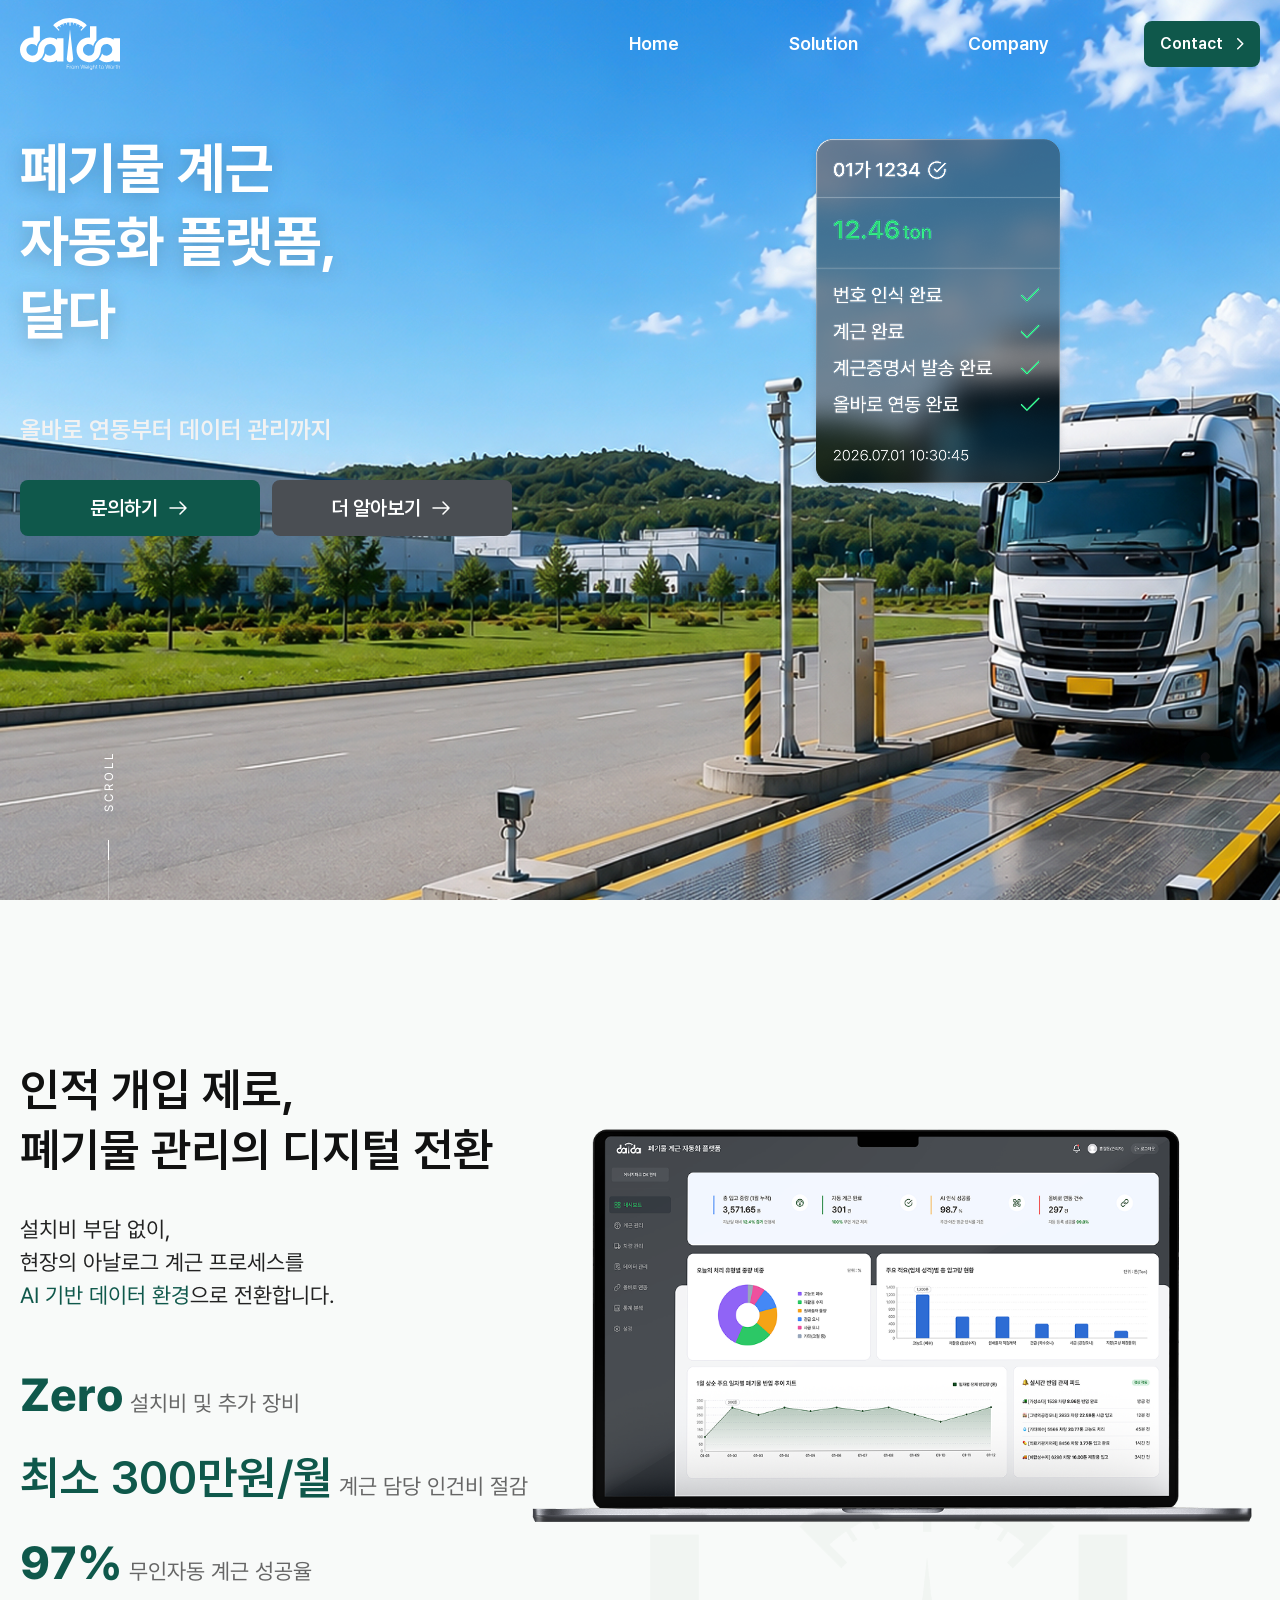
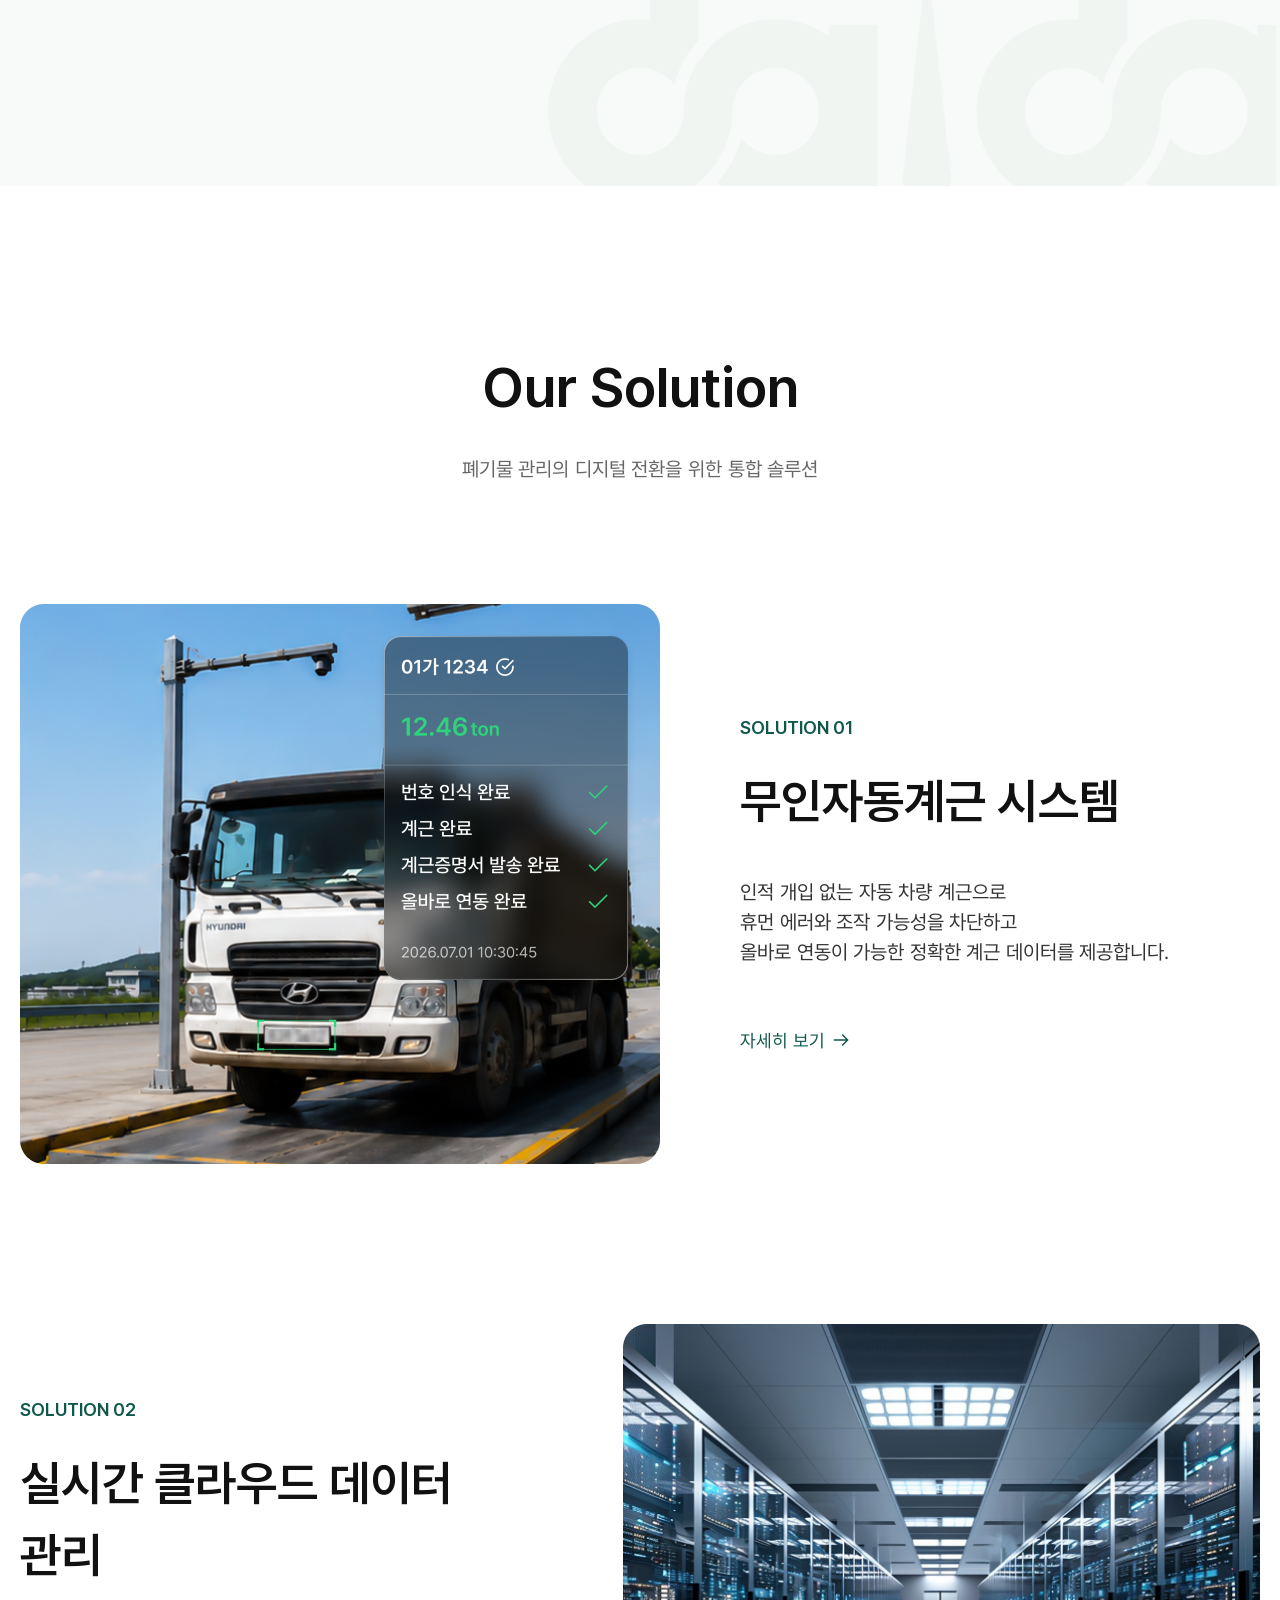
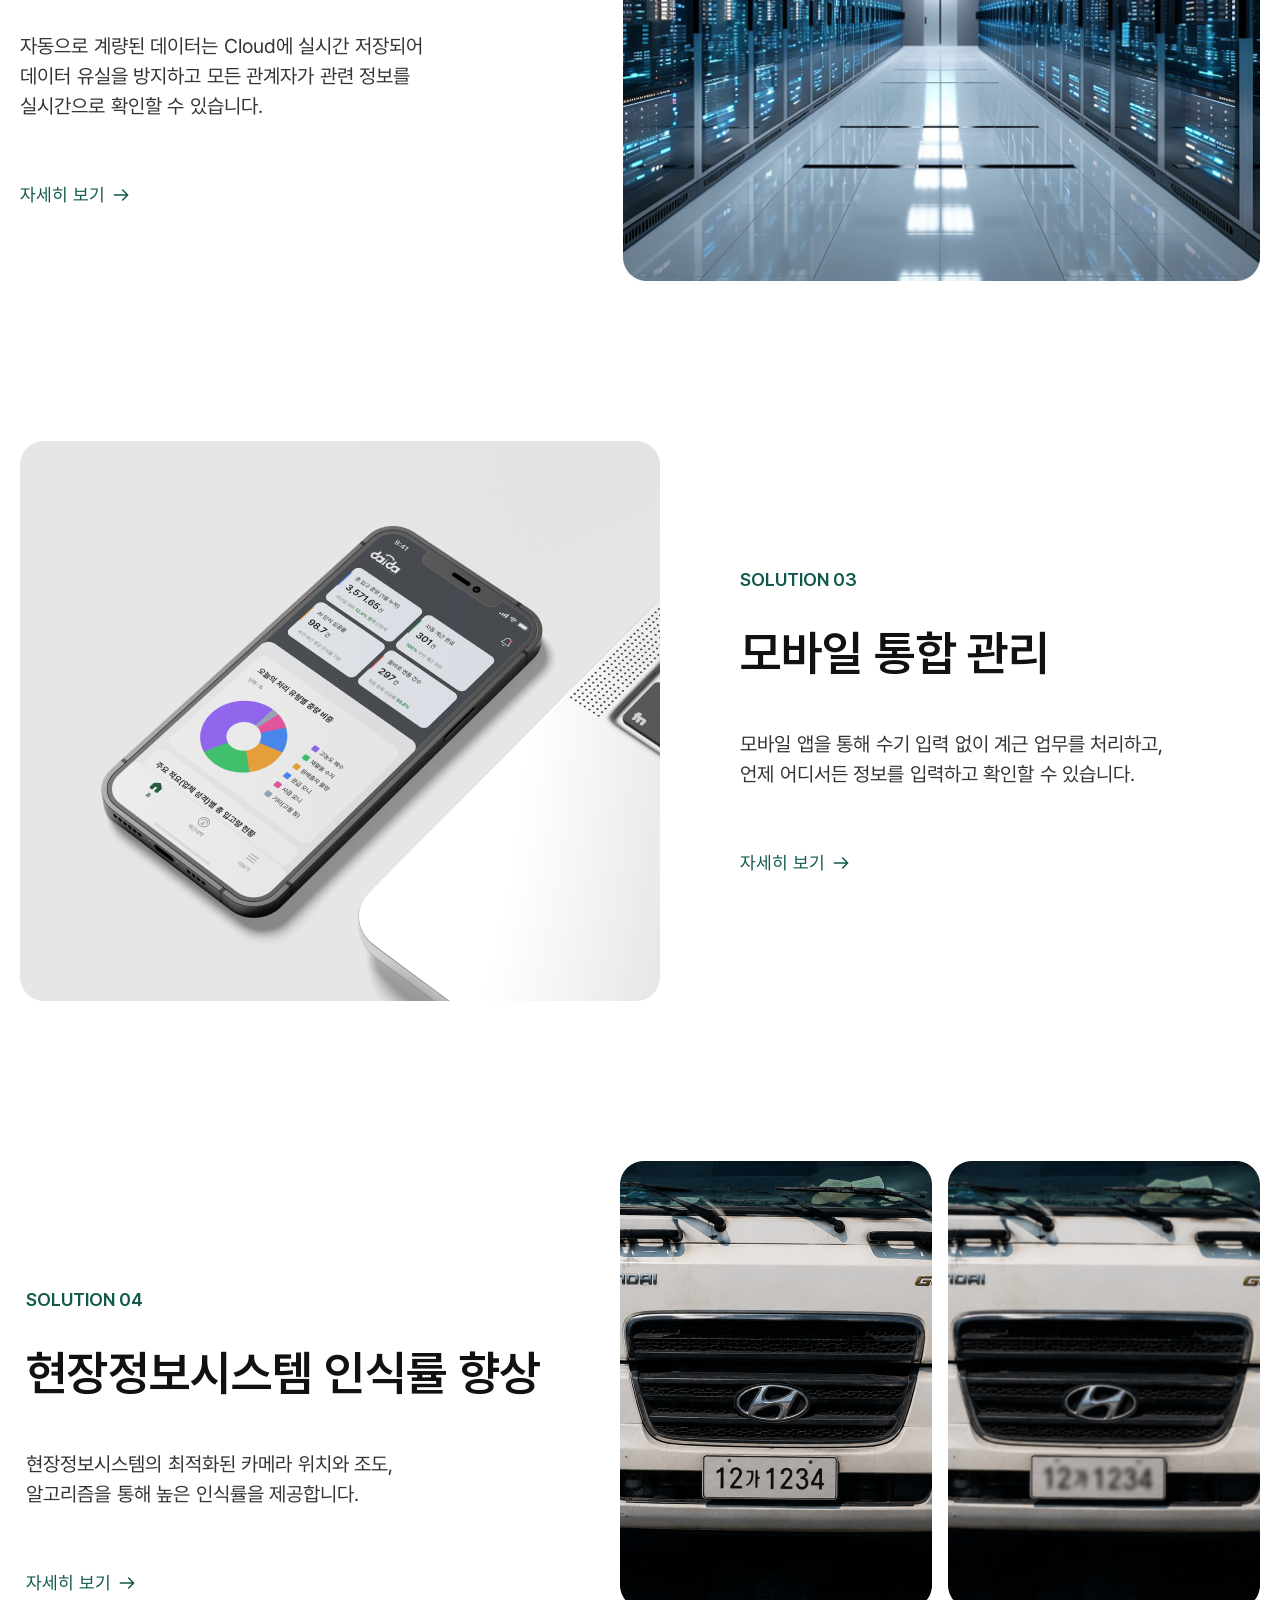
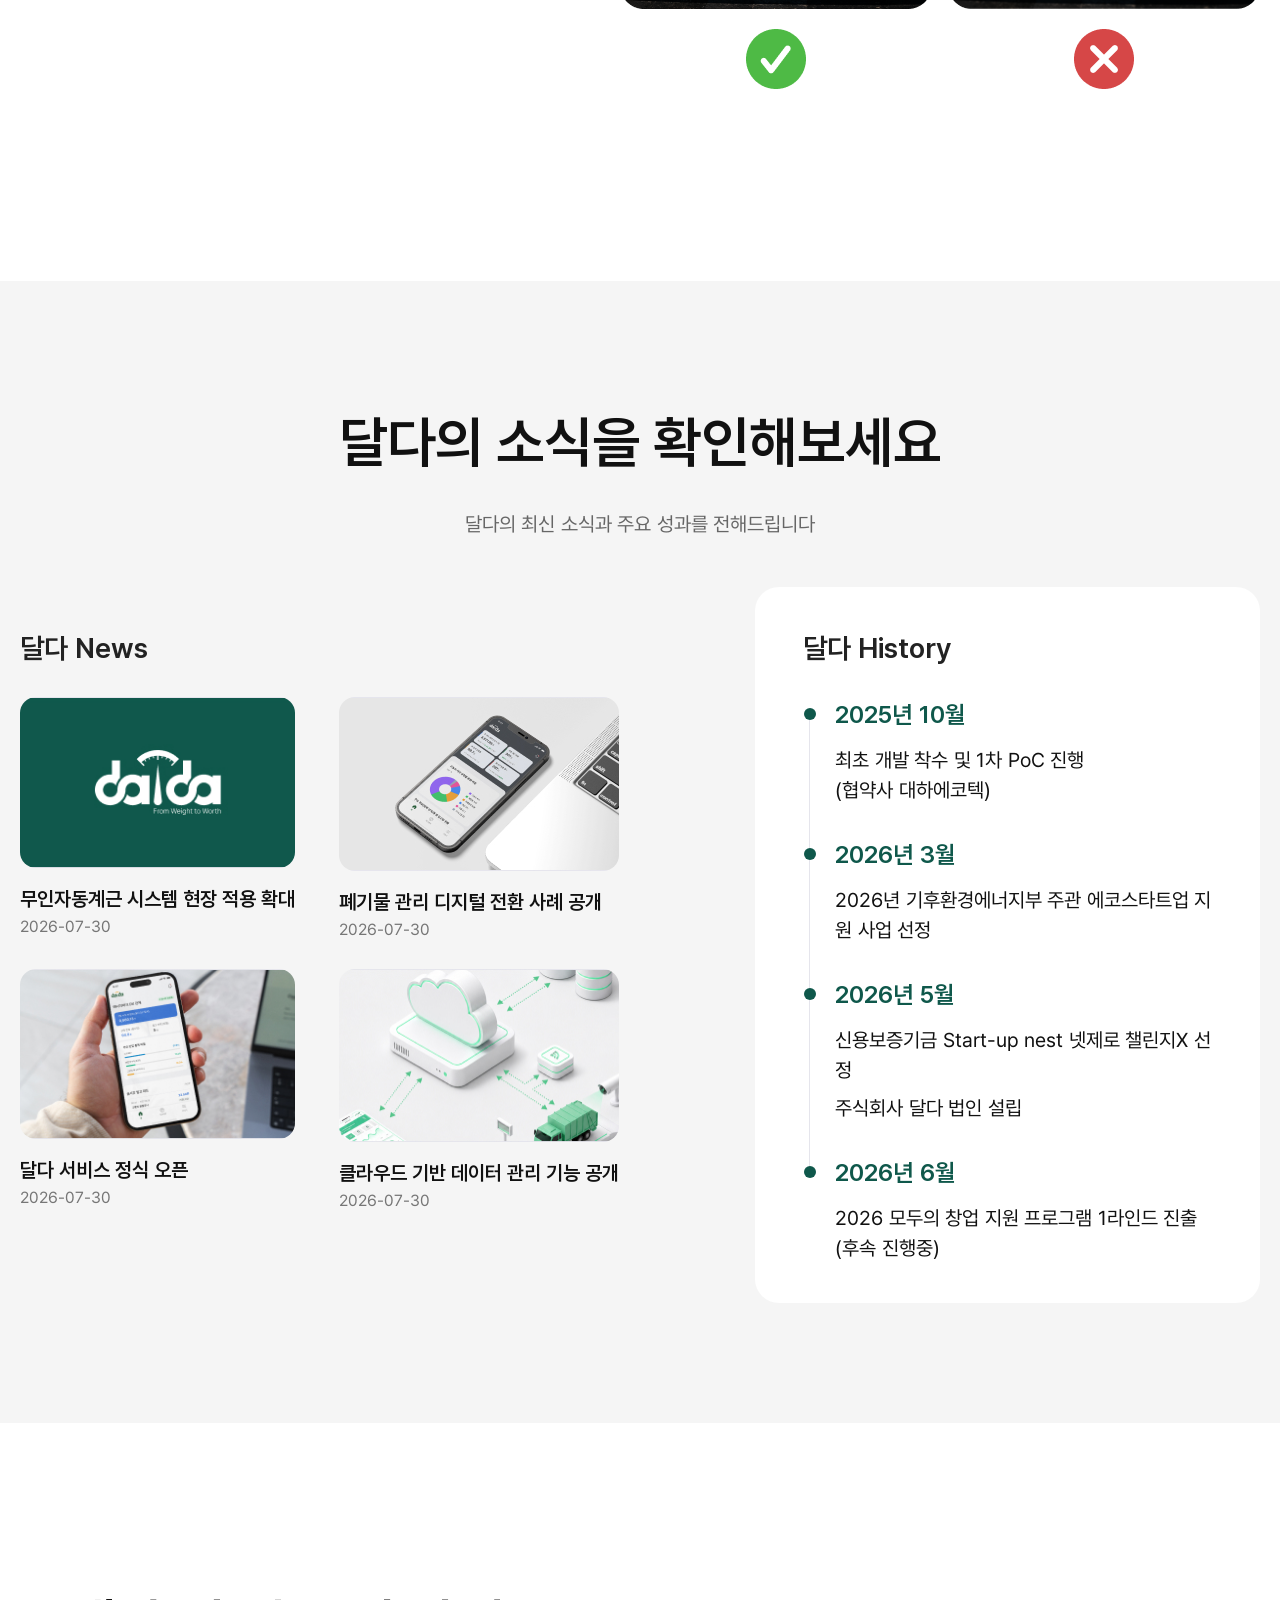
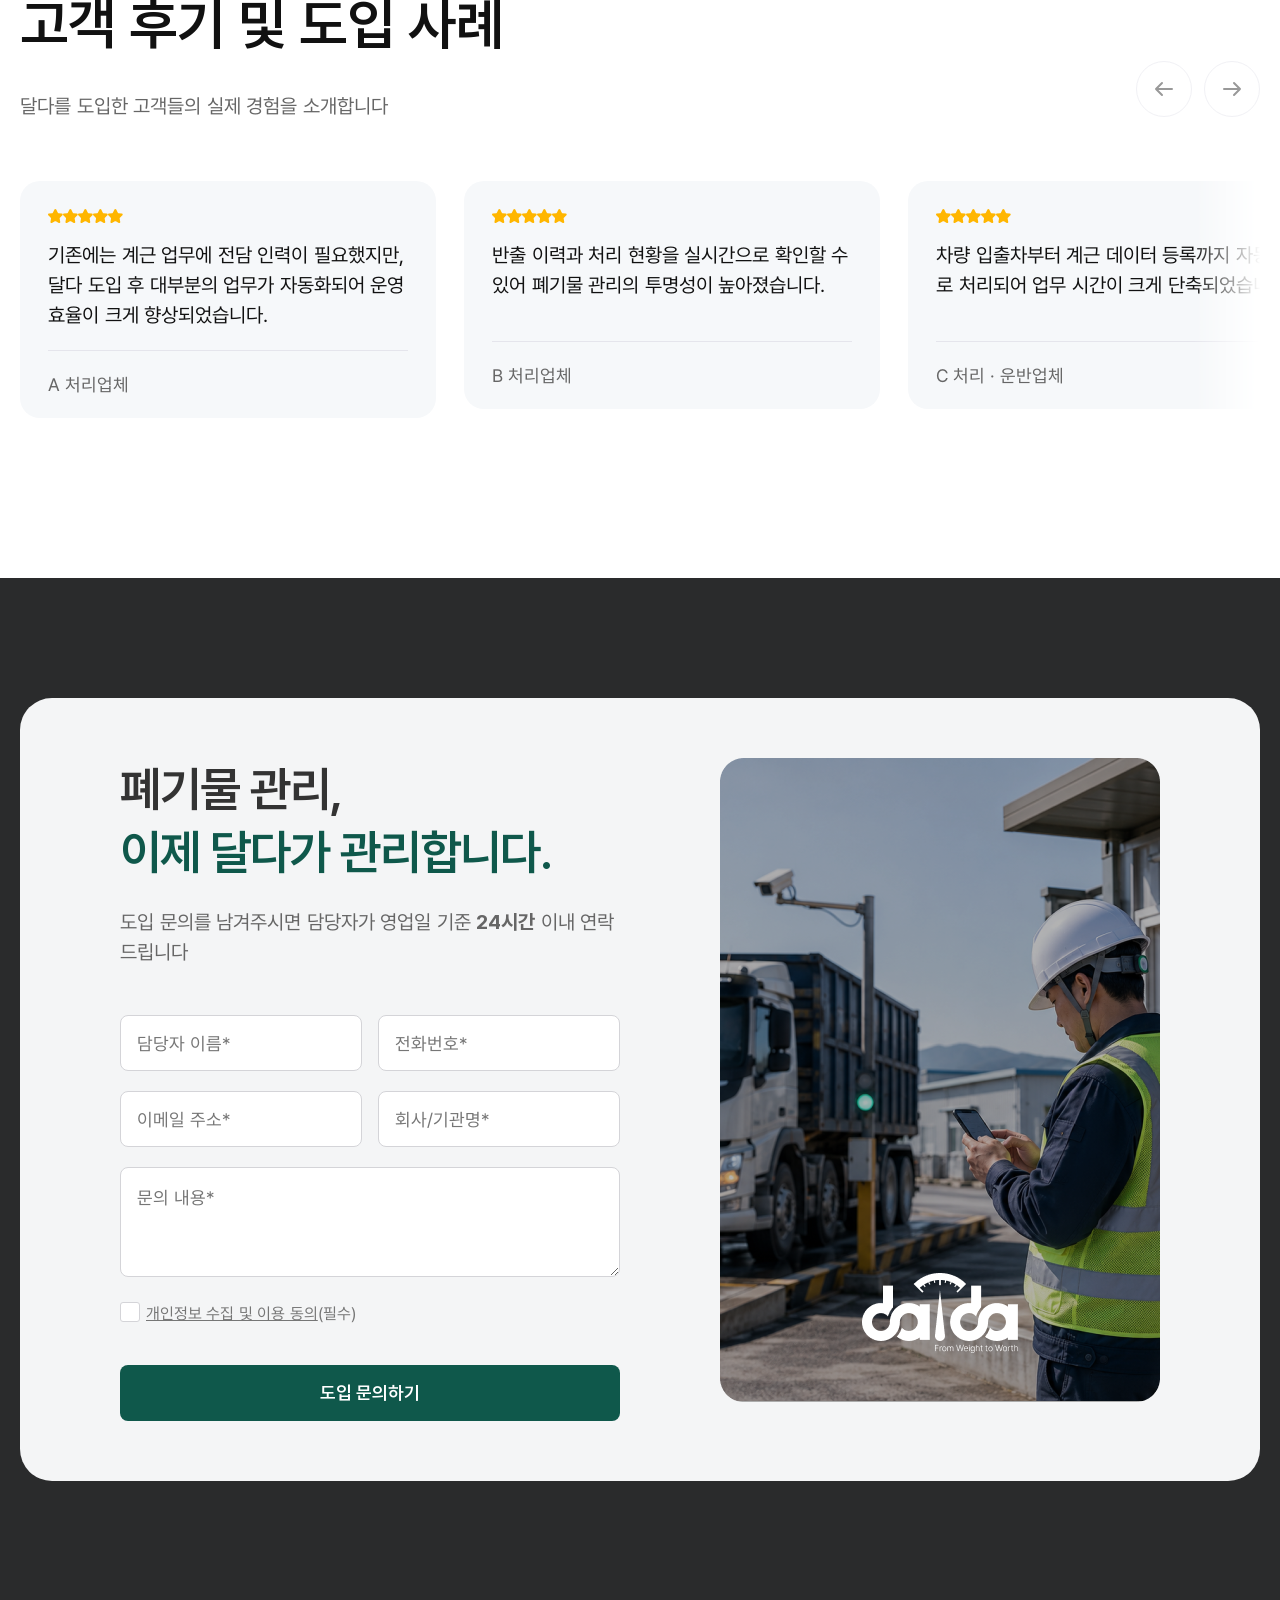
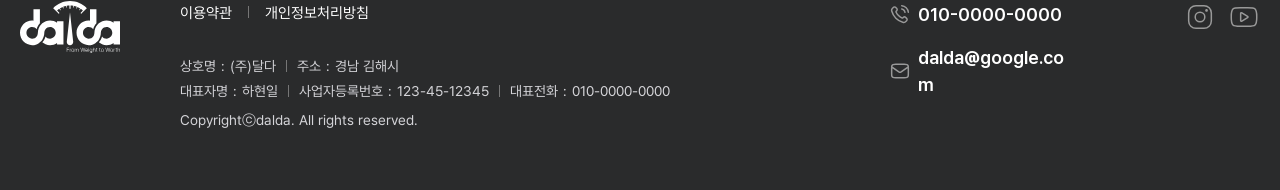
==== commit 6f4d1cd8: "commit" ====
--- a/index.html
+++ b/index.html
@@ -130,7 +130,8 @@
             <section id="visualWrap">
 
                 <div class="visualImgBox">
-                    <img src="images/main/main_img01.jpg" alt="">
+                    <img src="images/main/main_img01.jpg" alt="" class="pc">
+                    <img src="images/main/m_main_img01.jpg" alt="" class="m">
                 </div>
                 <!-- //visualImgBox -->
 
--- a/css/main.css
+++ b/css/main.css
@@ -4,7 +4,9 @@
 #visualWrap{position: relative; height: 100vh; overflow: hidden;}
 #visualWrap .visualLayoutBox{padding-right: 190px; display: flex; align-items: flex-start; justify-content: space-between; gap: 0 26px;}
 #visualWrap .visualImgBox{position: absolute; top:0; left:0; right:0; bottom: 0;}
-#visualWrap .visualImgBox img{transform: scale(1.3); display: block; width: 100%; height: 100%; object-fit: cover; transition: all 8s;}
+#visualWrap .visualImgBox img{transform: scale(1.3); width: 100%; height: 100%; object-fit: cover; transition: all 8s;}
+#visualWrap .visualImgBox img.pc{display: block;}
+#visualWrap .visualImgBox img.m{display: none;}
 #visualWrap .visualInfoWrap{position: relative; padding-top: 10.4%;}
 #visualWrap .visualTextBox{flex-shrink: 0;}
 #visualWrap .visualTextBox .visualTitle{margin-bottom: 60px; line-height: 1.3; }
@@ -69,6 +71,7 @@
   #visualWrap .visualTextBox .visualText{font-size: 22px;}
   #visualWrap .visualLinkBox .visualLink{font-size: 18px;}
   #visualWrap .visualScrollBox{display: none;}
+  #visualWrap .visualImgBox img{object-position: 95% center;}
 
 }
 
@@ -94,6 +97,14 @@
   #visualWrap .visualInfoBox{padding-top: 133px;}
   #visualWrap .visualLinkBox{flex-direction: column;}
   
+}
+
+@media (max-width: 480px){
+
+    #visualWrap .visualImgBox img{object-position: right center;}
+    #visualWrap .visualImgBox img.pc{display: none;}
+    #visualWrap .visualImgBox img.m{display: block;}
+    
 }
 
 @media (max-width: 360px){
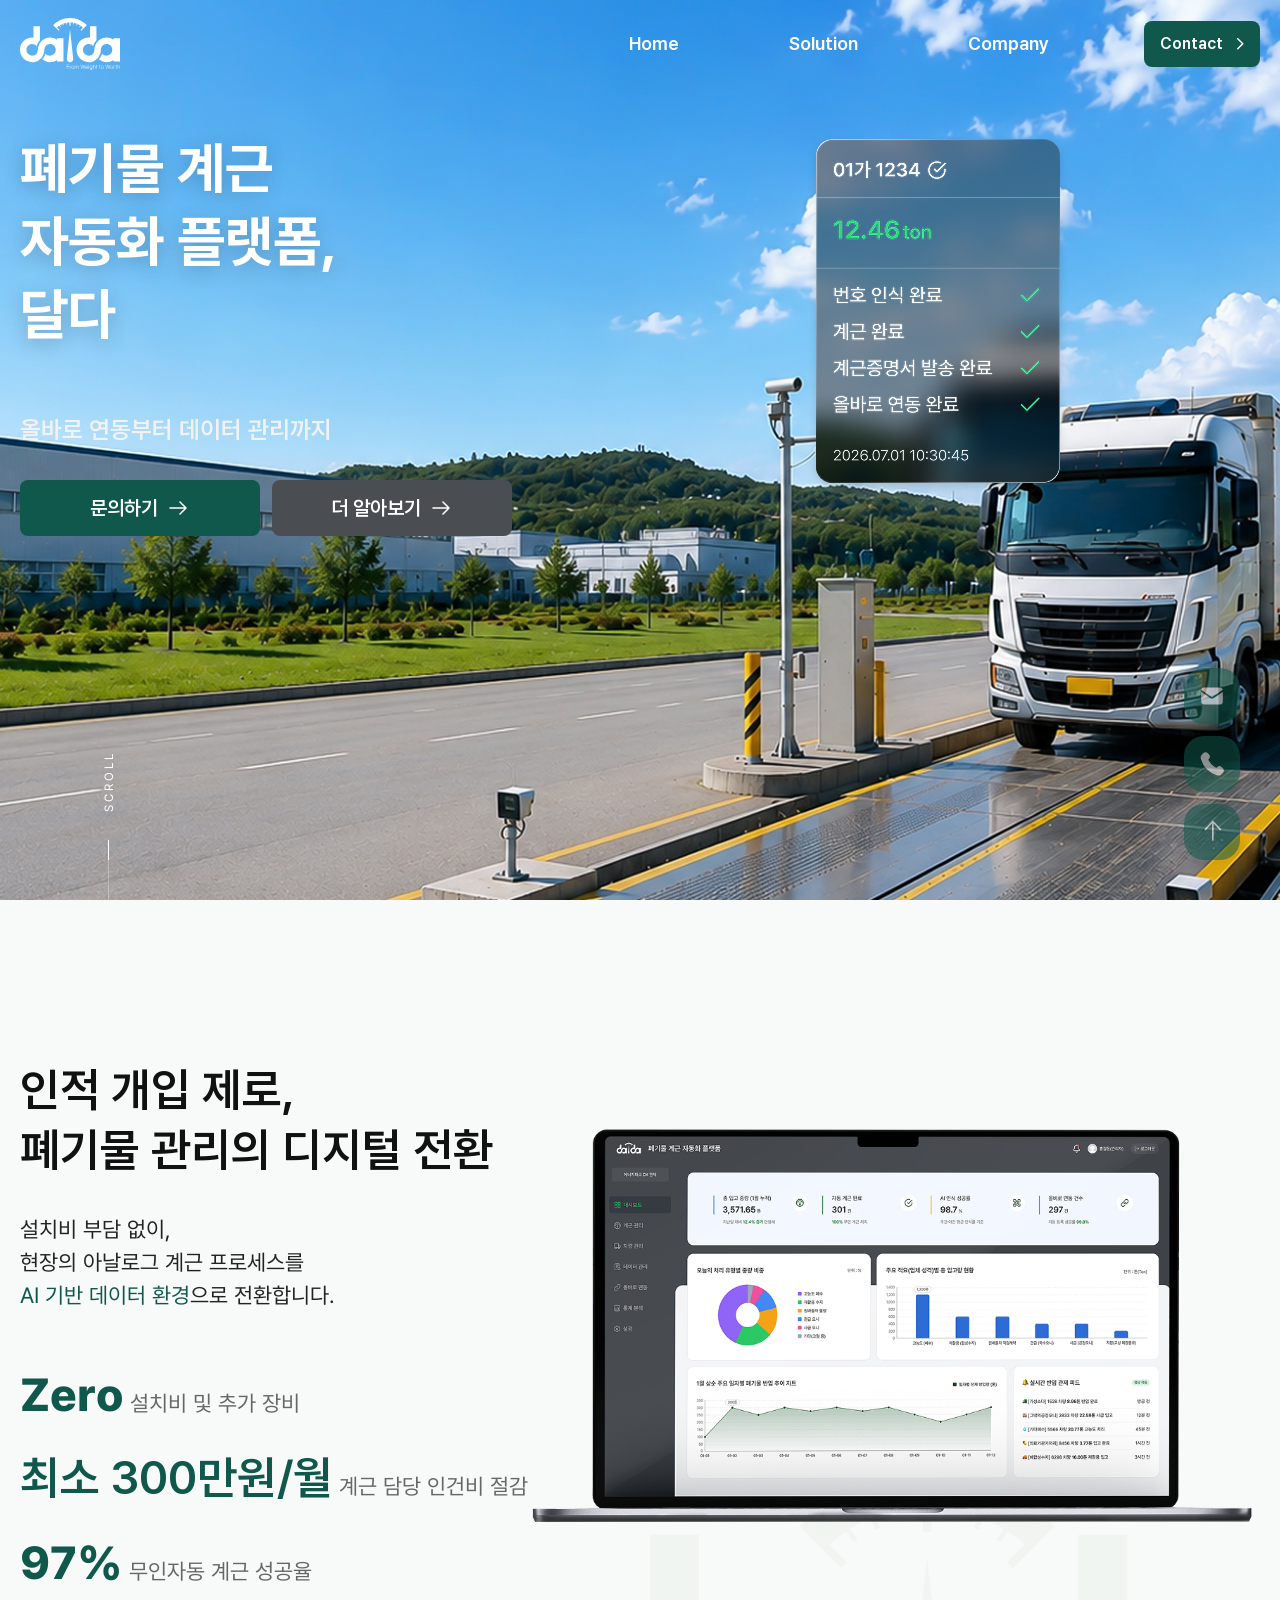
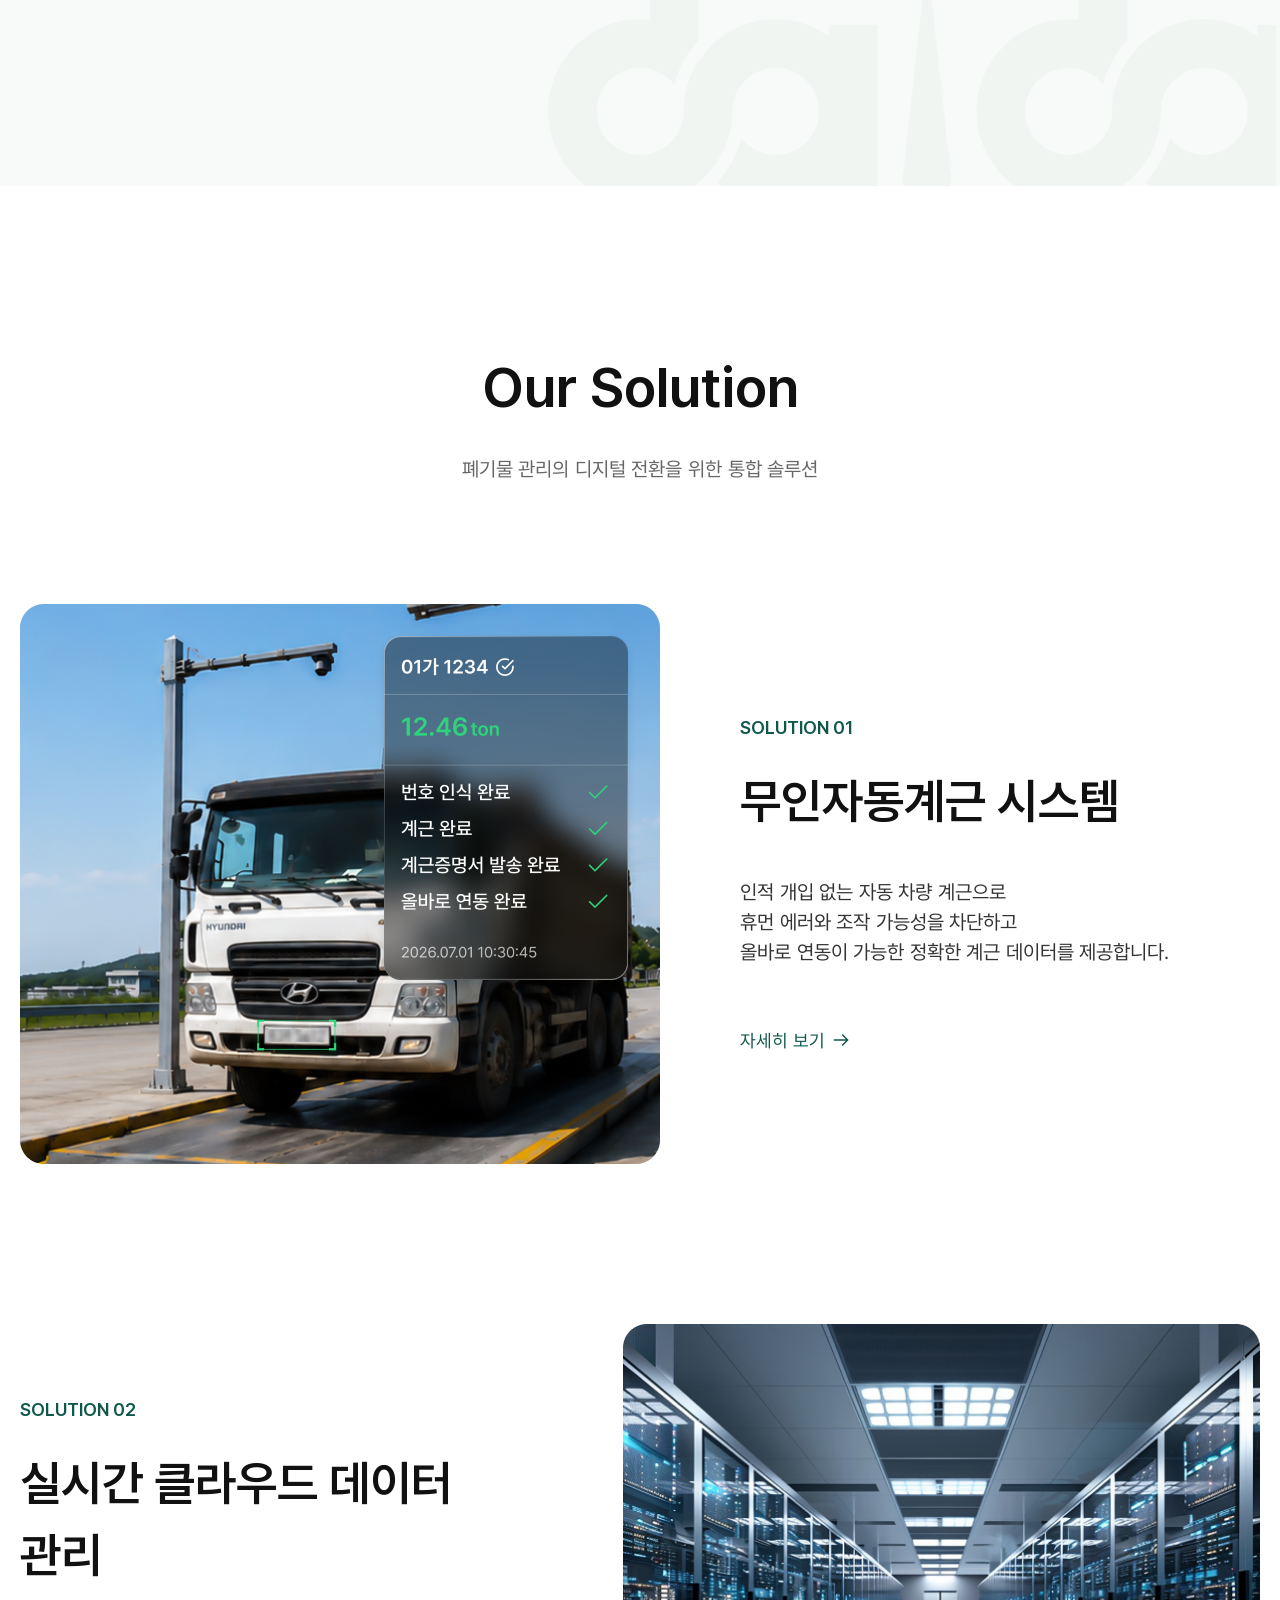
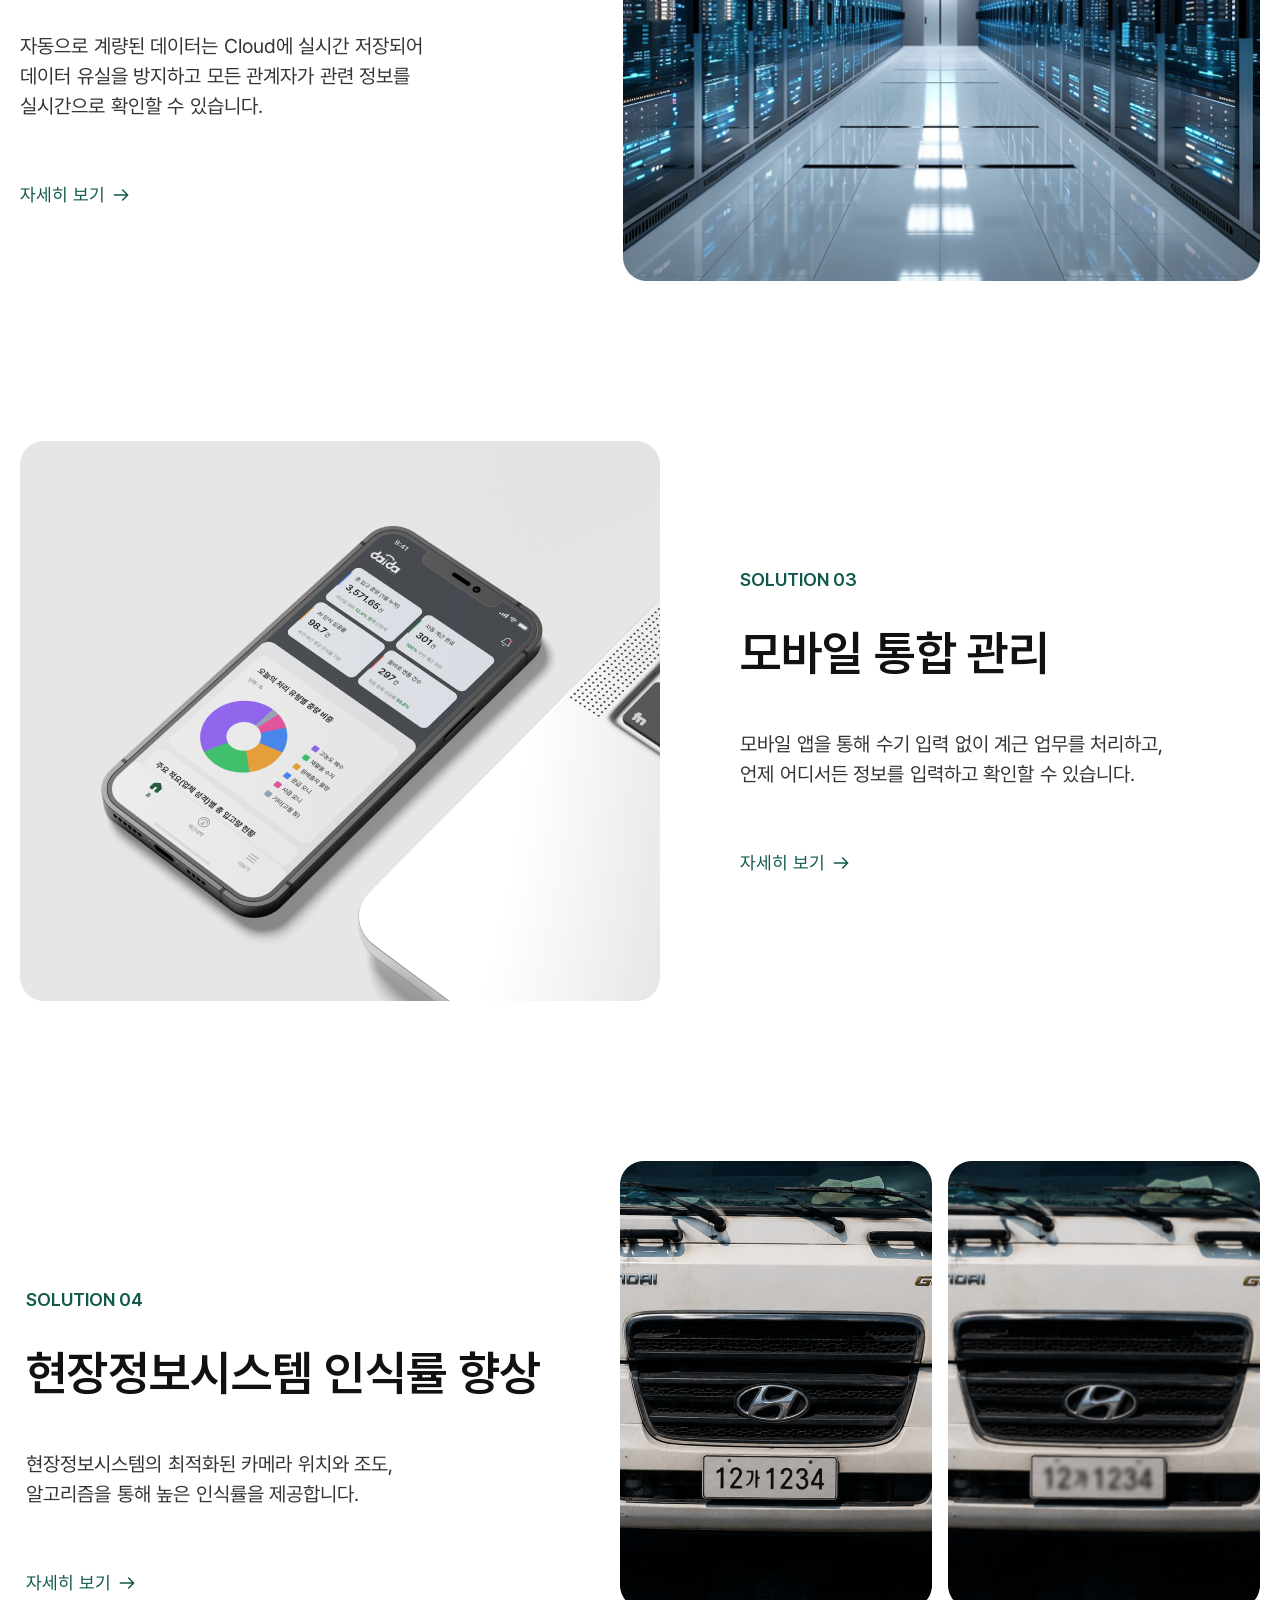
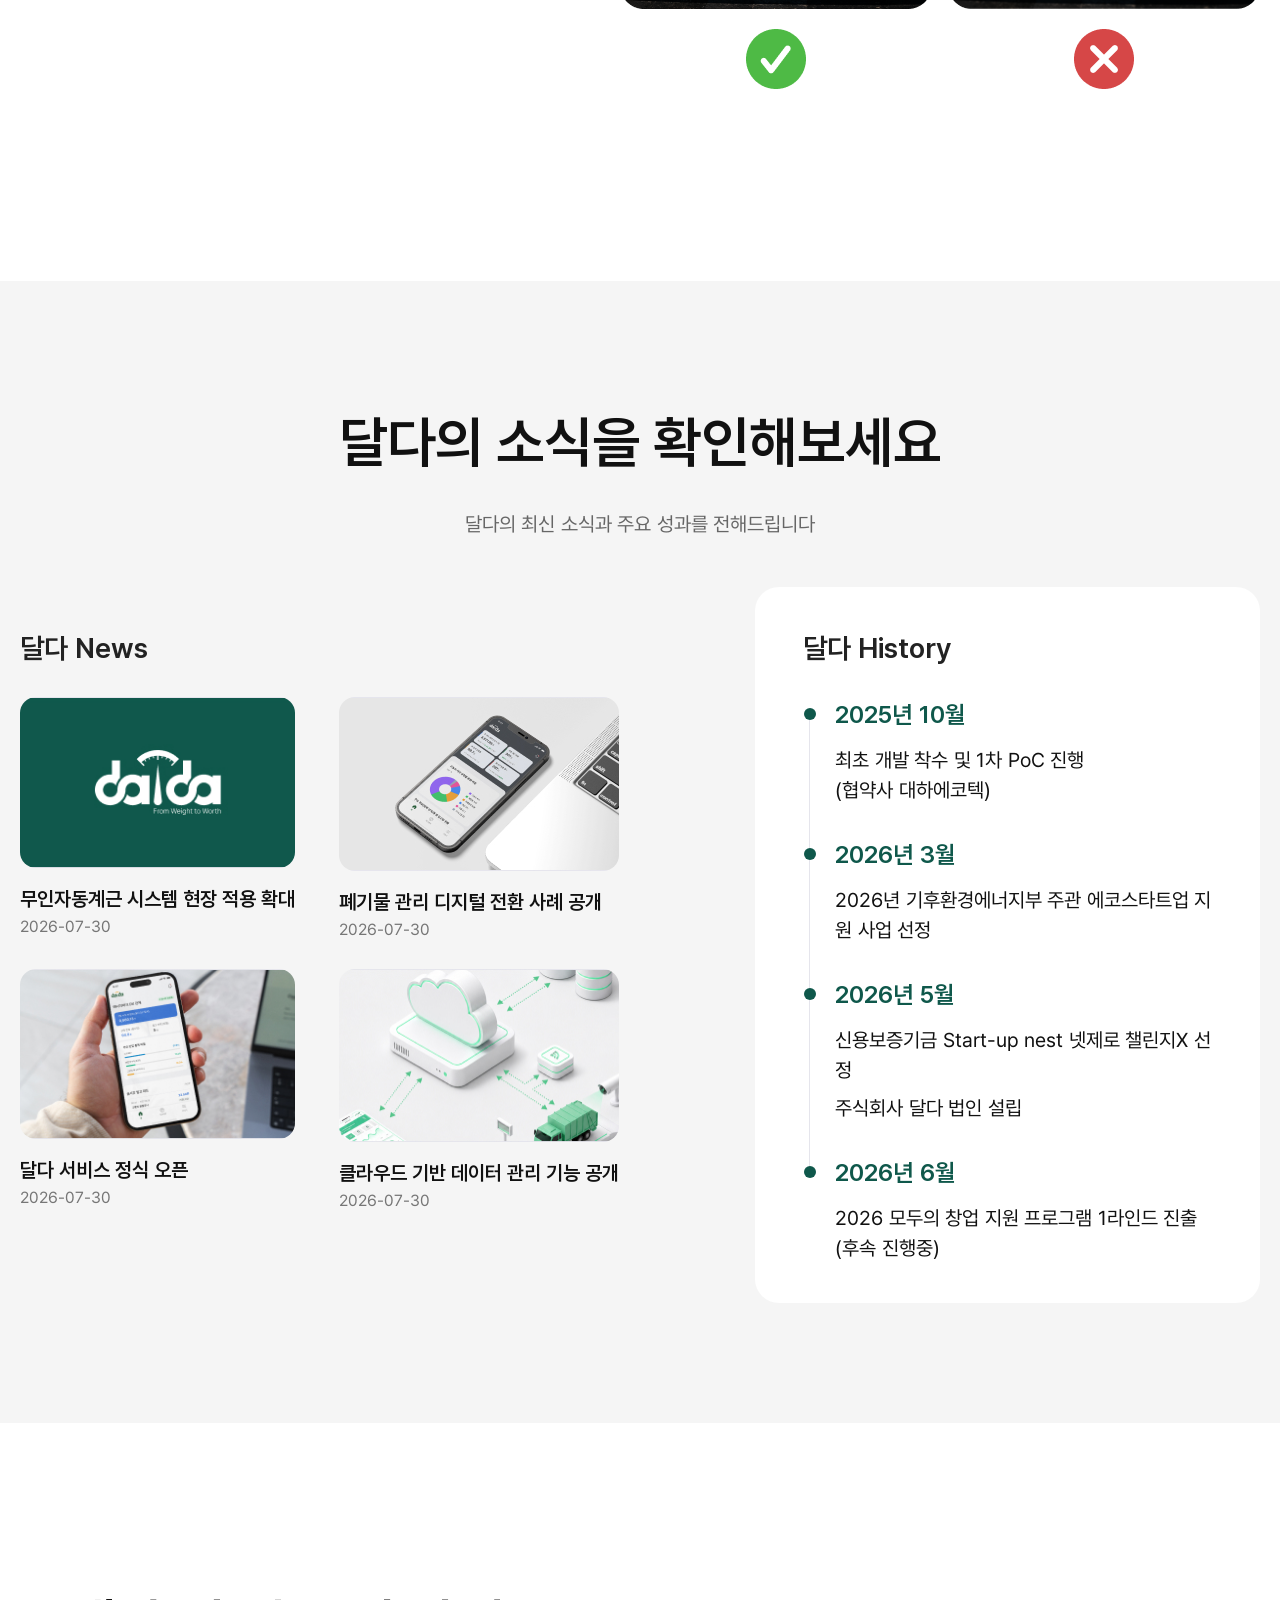
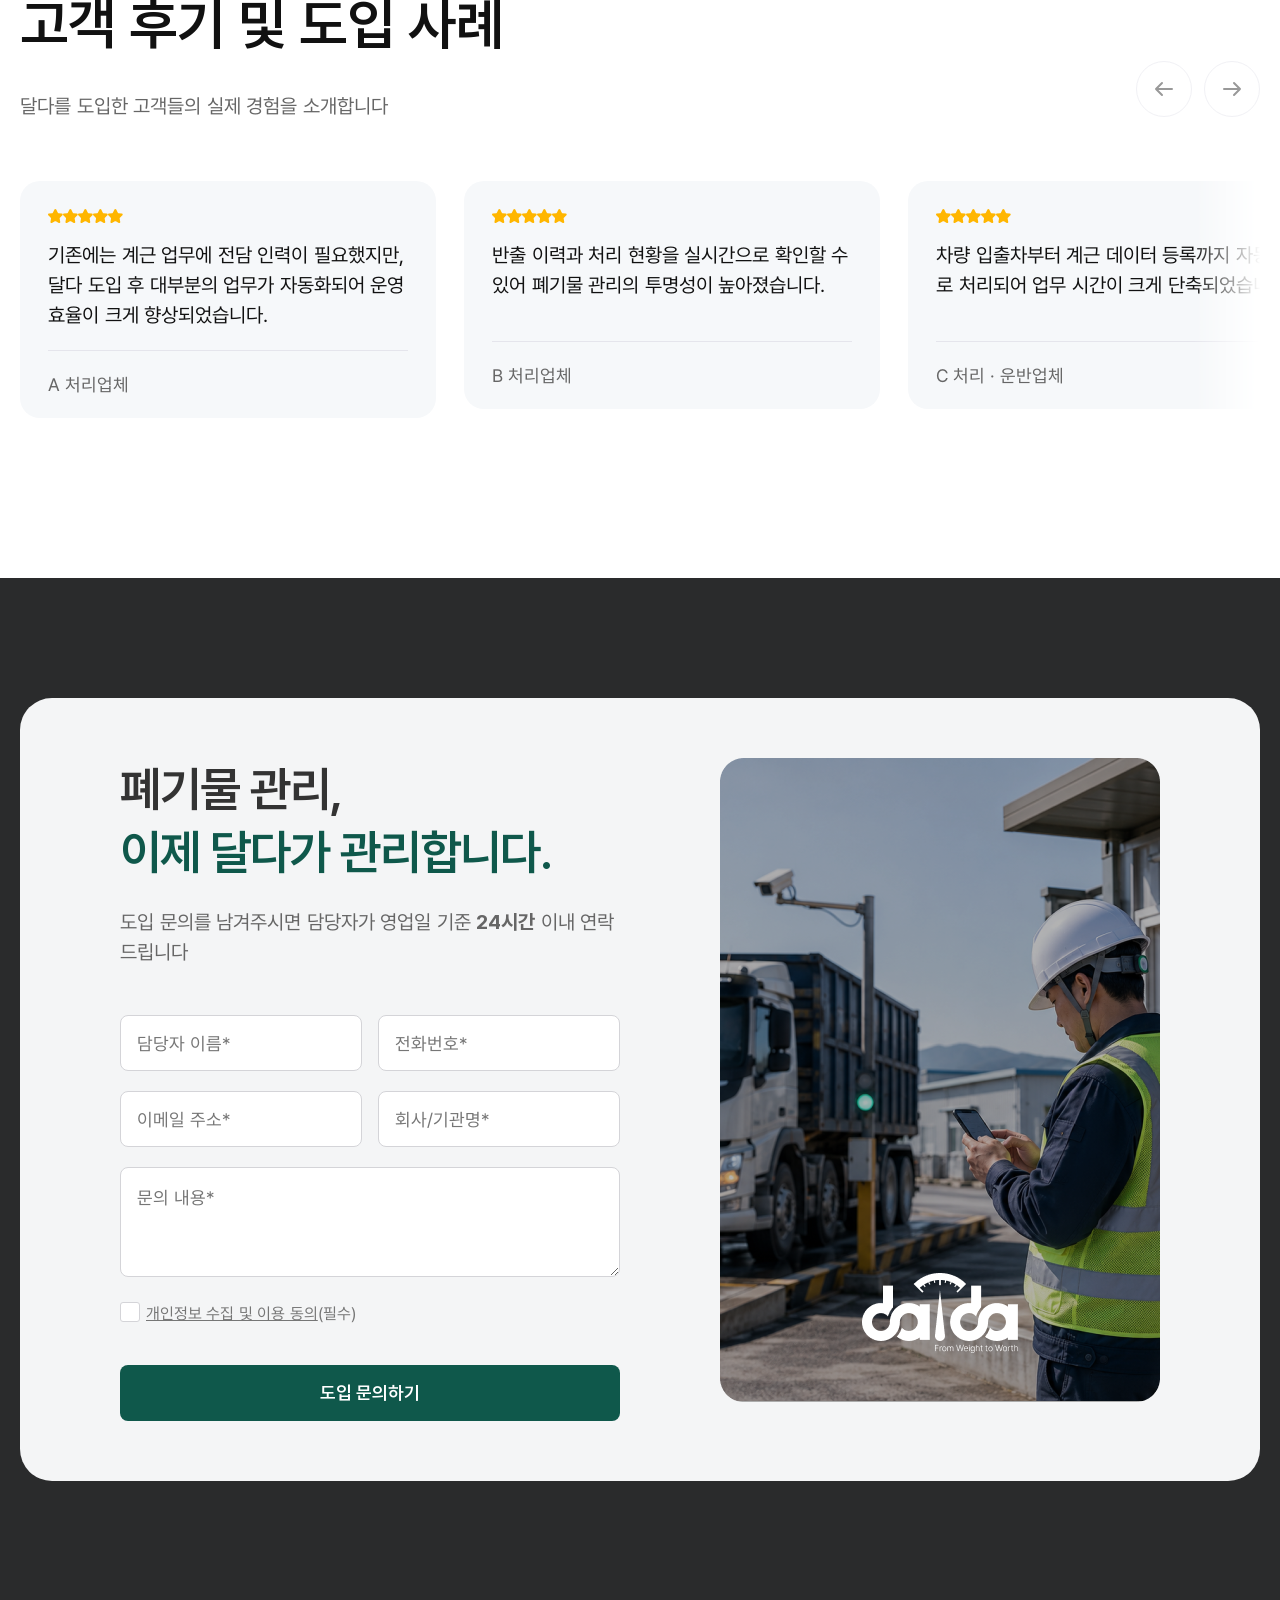
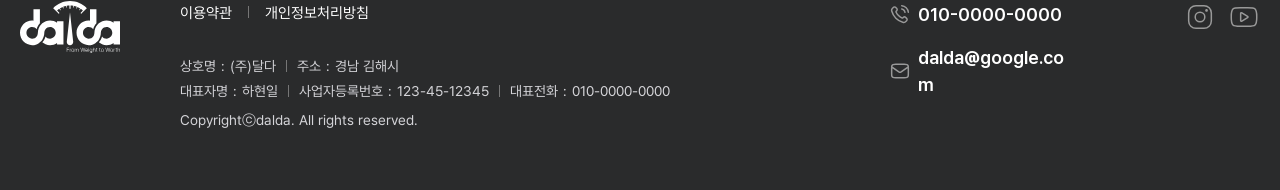
==== commit 6d339a7c: "commit" ====
--- a/index.html
+++ b/index.html
@@ -183,43 +183,43 @@
 
             <!-- 안내 영역 -->
             <section id="infoWrap">
-
-                <div class="infoBox">
-
-                    <div class="infoTextBox">
-                        <h3 class="infoTitle" data-aos="fade-up">
-                            인적 개입 제로, <br>
-                            폐기물 관리의 디지털 전환
-                        </h3>
-
-                        <p class="infoText" data-aos="fade-up">
-                            설치비 부담 없이, <br>
-                            현장의 아날로그 계근 프로세스를 <br>
-                            <span class="textPrimary">AI 기반 데이터 환경</span>으로 전환합니다.
-                        </p>
-
-                        <ul class="infoList">
-                            <li data-aos="fade-up">
-                                <strong class="textPrimary">Zero</strong> 설치비 및 추가 장비
-                            </li>
-                            <li data-aos="fade-up">
-                                <strong class="textPrimary">최소 300만원/월</strong> 계근 담당 인건비 절감
-                            </li>
-                            <li data-aos="fade-up">
-                                <strong class="textPrimary">97%</strong> 무인자동 계근 성공율
-                            </li>
-                        </ul>
-
-                    </div>
-                    <!-- //infoTextBox -->
-
-                    <div class="infoImgBox" data-aos="fade-up">
-                        <img src="images/main/info_img01.png" alt="">
-                    </div>
-                    <!-- //infoImgBox -->
-
-                </div>
-
+                <div class="container">
+                    <div class="infoBox">
+
+                        <div class="infoTextBox">
+                            <h3 class="infoTitle" data-aos="fade-up">
+                                인적 개입 제로, <br>
+                                폐기물 관리의 디지털 전환
+                            </h3>
+
+                            <p class="infoText" data-aos="fade-up">
+                                설치비 부담 없이, <br>
+                                현장의 아날로그 계근 프로세스를 <br>
+                                <span class="textPrimary">AI 기반 데이터 환경</span>으로 전환합니다.
+                            </p>
+
+                            <ul class="infoList">
+                                <li data-aos="fade-up">
+                                    <strong class="textPrimary">Zero</strong> 설치비 및 추가 장비
+                                </li>
+                                <li data-aos="fade-up">
+                                    <strong class="textPrimary">최소 300만원/월</strong> 계근 담당 인건비 절감
+                                </li>
+                                <li data-aos="fade-up">
+                                    <strong class="textPrimary">97%</strong> 무인자동 계근 성공율
+                                </li>
+                            </ul>
+
+                        </div>
+                        <!-- //infoTextBox -->
+
+                        <div class="infoImgBox" data-aos="fade-up">
+                            <img src="images/main/info_img01.png" alt="">
+                        </div>
+                        <!-- //infoImgBox -->
+
+                    </div>
+                </div>
             </section>
             <!-- //안내 영역 -->
 
--- a/css/main.css
+++ b/css/main.css
@@ -1,4 +1,6 @@
 @charset "UTF-8";
+
+#main{overflow-x: hidden;}
 
 /* 비주얼영역 */
 #visualWrap{position: relative; height: 100vh; overflow: hidden;}
@@ -115,7 +117,7 @@
 }
 
 /* 안내영역 */
-#infoWrap{position: relative; padding: 160px 20px 190px max(20px, calc(50% - 692px));; background-color: #F8FAF9; z-index: 1;}
+#infoWrap{position: relative; padding: 160px 0 190px; background-color: #F8FAF9; z-index: 1;}
 #infoWrap::after{content: ''; width: 1068px; height: 459px; position: absolute; right:0; bottom: 0; background: url(../images/main/dalda_img.png)no-repeat center / contain; z-index: -1;}
 #infoWrap .infoBox{display: flex; align-items: center; justify-content:center;}
 #infoWrap .infoTextBox{flex:0 0 auto; }
